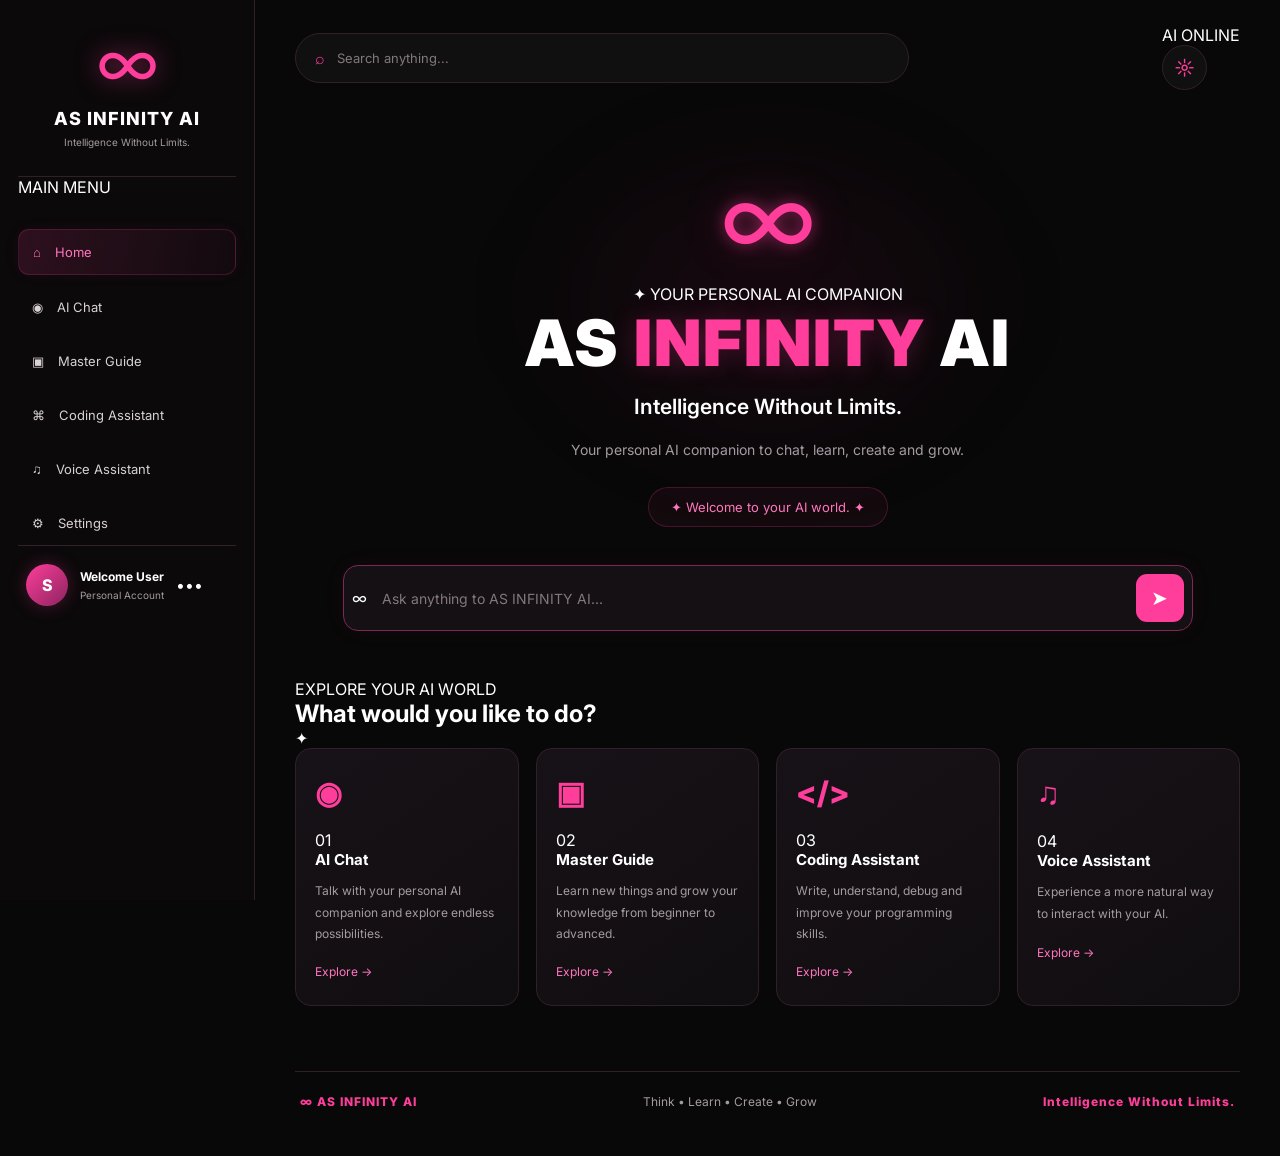
==== index.html @ 026d2a8f "Update index.html" ====
<!DOCTYPE html>
<html lang="en">
<head>
    <meta charset="UTF-8">
    <meta name="viewport" content="width=device-width, initial-scale=1.0">

    <title>AS INFINITY AI — Intelligence Without Limits</title>

    <meta name="theme-color" content="#080808">
    <meta name="description" content="Your personal AI companion to chat, learn, create and grow.">

    <link rel="stylesheet" href="style.css?v=4">
</head>

<body>

<!-- Background Effects -->
<div class="background-effects">
    <div class="pink-glow glow-one"></div>
    <div class="pink-glow glow-two"></div>
    <div class="pink-glow glow-three"></div>
    <div class="background-grid"></div>
</div>

<div class="app">

    <!-- Sidebar -->
    <aside class="sidebar">

        <div class="brand">
            <div class="logo">∞</div>
            <h2>AS INFINITY AI</h2>
            <p>Intelligence Without Limits.</p>
        </div>

        <div class="sidebar-label">MAIN MENU</div>

        <nav>
            <a class="active" href="#">
                <span class="nav-icon">⌂</span>
                <span>Home</span>
            </a>

            <a href="#">
                <span class="nav-icon">◉</span>
                <span>AI Chat</span>
            </a>

            <a href="#">
                <span class="nav-icon">▣</span>
                <span>Master Guide</span>
            </a>

            <a href="#">
                <span class="nav-icon">⌘</span>
                <span>Coding Assistant</span>
            </a>

            <a href="#">
                <span class="nav-icon">♫</span>
                <span>Voice Assistant</span>
            </a>

            <a href="#">
                <span class="nav-icon">⚙</span>
                <span>Settings</span>
            </a>
        </nav>

        <div class="sidebar-bottom">

            <div class="profile">
                <div class="avatar">S</div>

                <div class="profile-info">
                    <h4>Welcome User</h4>
                    <p>Personal Account</p>
                </div>

                <span class="profile-menu">•••</span>
            </div>

        </div>

    </aside>


    <!-- Main Content -->
    <main class="main">

        <!-- Topbar -->
        <header class="topbar">

            <div class="search">
                <span>⌕</span>
                <input
                    type="text"
                    placeholder="Search anything..."
                >
            </div>

            <div class="topbar-right">
                <div class="status-badge">
                    <span class="status-dot"></span>
                    AI ONLINE
                </div>

                <button class="theme-btn" aria-label="Toggle theme">
                    ☼
                </button>
            </div>

        </header>


        <!-- Hero Section -->
        <section class="hero">

            <div class="hero-glow"></div>

            <div class="hero-logo">
                <span>∞</span>
            </div>

            <div class="hero-tag">
                ✦ YOUR PERSONAL AI COMPANION
            </div>

            <h1>
                AS <span>INFINITY</span> AI
            </h1>

            <h3>
                Intelligence Without Limits.
            </h3>

            <p>
                Your personal AI companion to chat, learn,
                create and grow.
            </p>

            <div class="welcome">
                <span class="welcome-sparkle">✦</span>
                Welcome to your AI world.
                <span class="welcome-sparkle">✦</span>
            </div>

        </section>


        <!-- AI Input -->
        <section class="chat-box">

            <div class="chat-input-icon">∞</div>

            <input
                type="text"
                placeholder="Ask anything to AS INFINITY AI..."
                autocomplete="off"
            >

            <button type="button" aria-label="Send message">
                ➤
            </button>

        </section>


        <!-- Feature Heading -->
        <div class="section-heading">
            <div>
                <span class="section-subtitle">EXPLORE YOUR AI WORLD</span>
                <h2>What would you like to do?</h2>
            </div>

            <span class="section-decoration">✦</span>
        </div>


        <!-- Features -->
        <section class="features">

            <div class="feature-card">
                <div class="icon">◉</div>

                <div class="feature-number">01</div>

                <h3>AI Chat</h3>

                <p>
                    Talk with your personal AI companion
                    and explore endless possibilities.
                </p>

                <span>Explore →</span>
            </div>


            <div class="feature-card">
                <div class="icon">▣</div>

                <div class="feature-number">02</div>

                <h3>Master Guide</h3>

                <p>
                    Learn new things and grow your knowledge
                    from beginner to advanced.
                </p>

                <span>Explore →</span>
            </div>


            <div class="feature-card">
                <div class="icon">&lt;/&gt;</div>

                <div class="feature-number">03</div>

                <h3>Coding Assistant</h3>

                <p>
                    Write, understand, debug and improve
                    your programming skills.
                </p>

                <span>Explore →</span>
            </div>


            <div class="feature-card">
                <div class="icon">♫</div>

                <div class="feature-number">04</div>

                <h3>Voice Assistant</h3>

                <p>
                    Experience a more natural way
                    to interact with your AI.
                </p>

                <span>Explore →</span>
            </div>

        </section>


        <!-- Footer -->
        <footer>
            <span>∞ AS INFINITY AI</span>
            <p>Think • Learn • Create • Grow</p>
            <span class="footer-tagline">
                Intelligence Without Limits.
            </span>
        </footer>

    </main>

</div>

<script src="script.js"></script>

</body>
    </html>
---- style.css ----
@import url('https://fonts.googleapis.com/css2?family=Inter:wght@400;500;600;700;800;900&display=swap');

:root {
    --bg: #080808;
    --panel: #100d0f;
    --card: #141014;
    --pink: #ff3d9a;
    --pink-light: #ff75bd;
    --text: #ffffff;
    --muted: #a49ba1;
    --border: #30202a;
}

* {
    margin: 0;
    padding: 0;
    box-sizing: border-box;
}

html {
    scroll-behavior: smooth;
}

body {
    width: 100%;
    min-height: 100vh;
    overflow-x: hidden;
    background: var(--bg);
    color: var(--text);
    font-family: 'Inter', sans-serif;
}

button,
input {
    font: inherit;
}

button {
    cursor: pointer;
}

/* APP LAYOUT */

.app {
    display: flex;
    min-height: 100vh;
    width: 100%;
}

/* SIDEBAR */

.sidebar {
    width: 255px;
    min-height: 100vh;
    flex-shrink: 0;
    position: sticky;
    top: 0;
    height: 100vh;
    padding: 28px 18px;
    display: flex;
    flex-direction: column;
    background: #0b090a;
    border-right: 1px solid var(--border);
    z-index: 100;
}

.brand {
    text-align: center;
    padding-bottom: 28px;
    border-bottom: 1px solid var(--border);
}

.logo {
    font-size: 68px;
    line-height: 1;
    color: var(--pink);
    text-shadow: 0 0 25px #ff3d9a80;
}

.brand h2 {
    font-size: 18px;
    font-weight: 800;
    letter-spacing: 1px;
    margin-top: 12px;
}

.brand p {
    color: var(--muted);
    font-size: 10px;
    margin-top: 7px;
}

nav {
    margin-top: 32px;
    display: flex;
    flex-direction: column;
    gap: 10px;
}

nav a {
    display: flex;
    align-items: center;
    gap: 14px;
    padding: 14px;
    border-radius: 11px;
    color: #d9d1d6;
    text-decoration: none;
    font-size: 13px;
    transition: .25s;
}

nav a:hover,
nav a.active {
    background: linear-gradient(
        100deg,
        #ff3d9a25,
        #ff3d9a08
    );
    color: var(--pink-light);
    border: 1px solid #ff3d9a30;
    box-shadow: 0 0 18px #ff3d9a0c;
}

.profile {
    margin-top: auto;
    padding: 18px 8px 5px;
    display: flex;
    align-items: center;
    gap: 12px;
    border-top: 1px solid var(--border);
}

.avatar {
    width: 42px;
    height: 42px;
    flex-shrink: 0;
    background: linear-gradient(135deg, #ff3d9a, #8b2460);
    border-radius: 50%;
    display: grid;
    place-items: center;
    font-weight: 800;
    box-shadow: 0 0 18px #ff3d9a40;
}

.profile h4 {
    font-size: 12px;
}

.profile p {
    font-size: 10px;
    color: var(--muted);
    margin-top: 5px;
}

/* MAIN */

.main {
    flex: 1;
    min-width: 0;
    padding: 25px 40px;
    position: relative;
    isolation: isolate;
}

.main::before {
    content: "";
    position: absolute;
    width: 550px;
    height: 400px;
    top: 100px;
    left: 50%;
    transform: translateX(-50%);
    background: radial-gradient(
        ellipse,
        #ff168b12 0%,
        transparent 70%
    );
    filter: blur(45px);
    pointer-events: none;
    z-index: -1;
}

/* TOPBAR */

.topbar {
    display: flex;
    align-items: center;
    justify-content: space-between;
    gap: 18px;
}

.search {
    display: flex;
    align-items: center;
    gap: 12px;
    width: 65%;
    max-width: 650px;
    padding: 14px 19px;
    background: #111010;
    border: 1px solid var(--border);
    border-radius: 30px;
    color: var(--pink);
    transition: .25s;
}

.search:focus-within {
    border-color: var(--pink);
    box-shadow: 0 0 15px #ff3d9a20;
}

.search input {
    width: 100%;
    background: transparent;
    border: none;
    outline: none;
    color: white;
    font-size: 13px;
}

.search input::placeholder,
.chat-box input::placeholder {
    color: #82777e;
}

.theme-btn {
    width: 45px;
    height: 45px;
    flex-shrink: 0;
    background: #111010;
    border: 1px solid var(--border);
    color: var(--pink);
    border-radius: 50%;
    font-size: 20px;
}

/* HERO */

.hero {
    position: relative;
    text-align: center;
    padding: 75px 10px 38px;
}

.hero-logo {
    font-size: 105px;
    line-height: 1;
    color: var(--pink);
    margin-bottom: 14px;
    text-shadow:
        0 0 15px #ff3d9a80,
        0 0 45px #ff3d9a40;
}

.hero h1 {
    font-size: clamp(38px, 5vw, 68px);
    font-weight: 900;
    letter-spacing: 2px;
}

.hero h1 span {
    color: var(--pink);
    text-shadow: 0 0 25px #ff3d9a40;
}

.hero h3 {
    font-size: 21px;
    font-weight: 600;
    margin-top: 13px;
}

.hero p {
    max-width: 520px;
    margin: 18px auto 0;
    color: var(--muted);
    font-size: 14px;
    line-height: 1.8;
}

.welcome {
    display: inline-block;
    margin-top: 25px;
    padding: 11px 22px;
    border: 1px solid #ff3d9a35;
    border-radius: 30px;
    color: var(--pink-light);
    background: #ff3d9a0c;
    font-size: 13px;
}

/* CHAT INPUT */

.chat-box {
    width: 100%;
    max-width: 850px;
    margin: 0 auto 48px;
    display: flex;
    align-items: center;
    padding: 8px;
    background: #141014;
    border: 1px solid #7d2855;
    border-radius: 15px;
    box-shadow: 0 0 25px #ff3d9a0c;
}

.chat-box:focus-within {
    border-color: var(--pink);
    box-shadow: 0 0 22px #ff3d9a20;
}

.chat-box input {
    flex: 1;
    min-width: 0;
    background: transparent;
    border: none;
    outline: none;
    color: white;
    padding: 15px;
    font-size: 14px;
}

.chat-box button {
    width: 48px;
    height: 48px;
    flex-shrink: 0;
    border: none;
    border-radius: 11px;
    background: var(--pink);
    color: white;
    font-size: 20px;
    transition: .2s;
}

.chat-box button:hover {
    box-shadow: 0 0 20px #ff3d9a80;
    transform: translateY(-2px);
}

/* FEATURES */

.features {
    width: 100%;
    display: grid;
    grid-template-columns: repeat(4, minmax(0, 1fr));
    gap: 17px;
}

.feature-card {
    min-width: 0;
    position: relative;
    overflow: hidden;
    background: linear-gradient(145deg, #171217, #100d10);
    border: 1px solid var(--border);
    border-radius: 16px;
    padding: 25px 19px;
    transition: .25s;
}

.feature-card::before {
    content: "";
    position: absolute;
    top: 0;
    left: 0;
    width: 100%;
    height: 2px;
    background: linear-gradient(
        90deg,
        transparent,
        var(--pink),
        transparent
    );
    opacity: 0;
    transition: .25s;
}

.feature-card:hover {
    border-color: #ff3d9a90;
    transform: translateY(-5px);
    box-shadow: 0 12px 35px #ff3d9a12;
}

.feature-card:hover::before {
    opacity: 1;
}

.icon {
    font-size: 31px;
    color: var(--pink);
    margin-bottom: 19px;
    font-weight: 800;
}

.feature-card h3 {
    font-size: 15px;
    margin-bottom: 11px;
}

.feature-card p {
    font-size: 12px;
    color: var(--muted);
    line-height: 1.8;
    min-height: 45px;
}

.feature-card span {
    display: inline-block;
    color: var(--pink-light);
    font-size: 12px;
    margin-top: 19px;
}

/* FOOTER */

footer {
    margin-top: 65px;
    padding: 22px 5px;
    border-top: 1px solid var(--border);
    display: flex;
    justify-content: space-between;
    align-items: center;
    gap: 15px;
    color: var(--muted);
    font-size: 12px;
}

footer span {
    color: var(--pink);
    font-weight: 800;
    letter-spacing: 1px;
}

/* CHAT PAGE */

.ai-chat-page {
    width: 100%;
    max-width: 900px;
    min-height: 70vh;
    margin: 25px auto;
    display: flex;
    flex-direction: column;
}

.chat-heading {
    text-align: center;
    padding: 20px 10px;
}

.chat-heading h2 {
    color: var(--pink);
    font-size: 28px;
}

.chat-heading p {
    color: var(--muted);
    font-size: 13px;
    margin-top: 8px;
}

.chat-topbar {
    display: flex;
    justify-content: space-between;
    align-items: center;
    gap: 10px;
    flex-wrap: wrap;
    margin-bottom: 15px;
}

.back-home,
.new-chat-btn {
    background: #21101a;
    color: var(--pink-light);
    border: 1px solid #402033;
    padding: 11px 15px;
    border-radius: 9px;
}

.new-chat-btn {
    background: var(--pink);
    color: white;
    border-color: var(--pink);
}

.chat-history {
    display: flex;
    gap: 8px;
    overflow-x: auto;
    padding: 8px 2px 15px;
}

.history-item {
    flex-shrink: 0;
    max-width: 170px;
    overflow: hidden;
    text-overflow: ellipsis;
    white-space: nowrap;
    background: #171215;
    border: 1px solid var(--border);
    color: #ddd;
    padding: 9px 13px;
    border-radius: 9px;
    font-size: 12px;
}

.history-item.active {
    border-color: var(--pink);
    color: var(--pink-light);
}

.chat-messages {
    flex: 1;
    min-height: 300px;
    padding: 15px 5px;
    display: flex;
    flex-direction: column;
    gap: 18px;
}

.chat-message {
    max-width: 82%;
    padding: 14px 17px;
    border-radius: 15px;
    font-size: 14px;
    line-height: 1.7;
    overflow-wrap: anywhere;
    white-space: pre-wrap;
}

.user-message {
    align-self: flex-end;
    background: #38152a;
    border: 1px solid var(--pink);
}

.ai-message {
    align-self: flex-start;
    background: #171215;
    border: 1px solid #38232f;
}

.chat-label {
    display: block;
    font-size: 10px;
    color: var(--pink-light);
    margin-bottom: 6px;
}

.chat-composer {
    display: flex;
    gap: 8px;
    padding: 10px;
    background: #141112;
    border: 1px solid #7d2855;
    border-radius: 14px;
    position: sticky;
    bottom: 15px;
}

.chat-composer input {
    flex: 1;
    min-width: 0;
    background: transparent;
    border: none;
    outline: none;
    color: white;
    padding: 12px;
    font-size: 14px;
}

.chat-composer button {
    width: 45px;
    flex-shrink: 0;
    border: none;
    border-radius: 10px;
    background: var(--pink);
    color: white;
    font-size: 19px;
}

.chat-composer button:disabled {
    opacity: .5;
}

.typing {
    color: var(--pink-light);
    font-size: 12px;
    padding: 10px;
}

.empty-history {
    color: var(--muted);
    font-size: 12px;
    padding: 10px;
}

/* TOAST */

.toast {
    position: fixed;
    bottom: 85px;
    left: 50%;
    transform: translateX(-50%);
    background: #21101a;
    border: 1px solid var(--pink);
    color: white;
    padding: 14px 22px;
    border-radius: 10px;
    font-size: 13px;
    z-index: 99999;
    max-width: 90%;
    text-align: center;
}

/* TABLETS AND SMALL LAPTOPS */

@media (max-width: 1100px) {

    .sidebar {
        width: 220px;
        padding: 24px 13px;
    }

    .main {
        padding: 22px 25px;
    }

    .features {
        grid-template-columns: repeat(2, minmax(0, 1fr));
    }

}

/* MOBILE NAVIGATION */

@media (max-width: 760px) {

    .app {
        display: block;
        width: 100%;
    }

    .sidebar {
        position: fixed;
        bottom: 0;
        left: 0;
        width: 100%;
        height: 68px;
        min-height: 0;
        padding: 0 5px;
        background: #100b0e;
        border-right: none;
        border-top: 1px solid #402033;
        z-index: 9999;
        display: flex;
        justify-content: center;
    }

    .brand,
    .profile {
        display: none;
    }

    nav {
        width: 100%;
        height: 100%;
        margin: 0;
        display: flex;
        flex-direction: row;
        align-items: center;
        justify-content: space-around;
        gap: 2px;
    }

    nav a {
        flex: 1;
        justify-content: center;
        padding: 12px 2px;
        font-size: 19px;
        gap: 0;
    }

    nav a span {
        display: none;
    }

    .main {
        width: 100%;
        min-width: 0;
        padding: 17px 18px 100px;
    }

    .topbar {
        gap: 10px;
    }

    .search {
        width: 100%;
        max-width: none;
        padding: 12px 15px;
    }

    .theme-btn {
        flex-shrink: 0;
    }

    .hero {
        padding: 55px 5px 30px;
    }

    .hero-logo {
        font-size: 75px;
    }

    .hero h1 {
        font-size: clamp(30px, 7vw, 43px);
        letter-spacing: 0;
    }

    .hero h3 {
        font-size: 17px;
    }

    .hero p {
        font-size: 13px;
    }

    .chat-box {
        margin-bottom: 35px;
    }

    footer {
        margin-top: 40px;
    }

    .chat-composer {
        bottom: 80px;
    }

}

/* SMALL PHONES */

@media (max-width: 420px) {

    .main {
        padding-left: 12px;
        padding-right: 12px;
    }

    .features {
        grid-template-columns: repeat(2, minmax(0, 1fr));
        gap: 10px;
    }

    .feature-card {
        padding: 16px 12px;
    }

    .feature-card h3 {
        font-size: 12px;
    }

    .feature-card p {
        font-size: 11px;
    }

    .hero h1 {
        font-size: 29px;
    }

    .hero h3 {
        font-size: 15px;
    }

    .chat-message {
        max-width: 94%;
        font-size: 13px;
    }

}

/* VERY SMALL PHONES */

@media (max-width: 350px) {

    .features {
        grid-template-columns: 1fr;
    }

    nav a {
        font-size: 17px;
    }

}
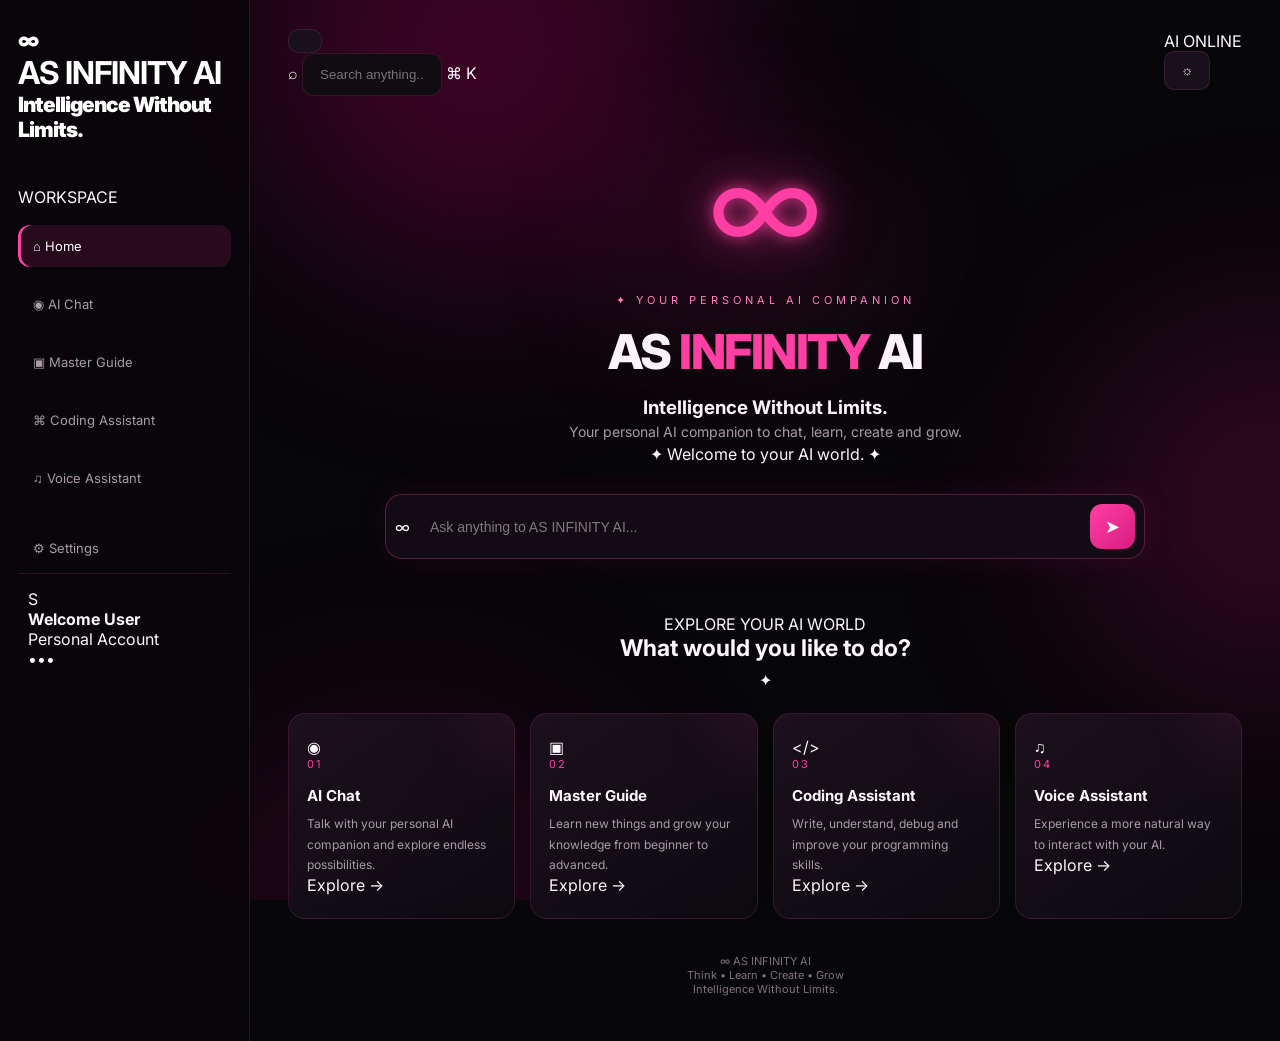
==== commit 71162e60: "Update index.html" ====
--- a/index.html
+++ b/index.html
@@ -1,265 +1,252 @@
-<!DOCTYPE html>
-<html lang="en">
+<!DOCTYPE html><html lang="en">
 <head>
     <meta charset="UTF-8">
-    <meta name="viewport" content="width=device-width, initial-scale=1.0">
-
-    <title>AS INFINITY AI — Intelligence Without Limits</title>
-
-    <meta name="theme-color" content="#080808">
-    <meta name="description" content="Your personal AI companion to chat, learn, create and grow.">
-
-    <link rel="stylesheet" href="style.css?v=4">
-</head>
-
-<body>
-
-<!-- Background Effects -->
-<div class="background-effects">
+    <meta name="viewport" content="width=device-width, initial-scale=1.0"><title>AS INFINITY AI — Intelligence Without Limits</title>
+<meta name="theme-color" content="#080808">
+<meta name="description" content="Your personal AI companion to chat, learn, create and grow.">
+
+<link rel="stylesheet" href="style.css?v=5">
+
+</head><body><div class="background-effects">
     <div class="pink-glow glow-one"></div>
     <div class="pink-glow glow-two"></div>
     <div class="pink-glow glow-three"></div>
     <div class="background-grid"></div>
-</div>
-
-<div class="app">
-
-    <!-- Sidebar -->
-    <aside class="sidebar">
-
-        <div class="brand">
-            <div class="logo">∞</div>
+</div><div class="app"><!-- SIDEBAR -->
+<aside class="sidebar" id="sidebar">
+
+    <div class="brand">
+        <div class="logo">∞</div>
+
+        <div class="brand-text">
             <h2>AS INFINITY AI</h2>
             <p>Intelligence Without Limits.</p>
         </div>
-
-        <div class="sidebar-label">MAIN MENU</div>
-
-        <nav>
-            <a class="active" href="#">
-                <span class="nav-icon">⌂</span>
-                <span>Home</span>
-            </a>
-
-            <a href="#">
-                <span class="nav-icon">◉</span>
-                <span>AI Chat</span>
-            </a>
-
-            <a href="#">
-                <span class="nav-icon">▣</span>
-                <span>Master Guide</span>
-            </a>
-
-            <a href="#">
-                <span class="nav-icon">⌘</span>
-                <span>Coding Assistant</span>
-            </a>
-
-            <a href="#">
-                <span class="nav-icon">♫</span>
-                <span>Voice Assistant</span>
-            </a>
-
-            <a href="#">
-                <span class="nav-icon">⚙</span>
-                <span>Settings</span>
-            </a>
-        </nav>
-
-        <div class="sidebar-bottom">
-
-            <div class="profile">
-                <div class="avatar">S</div>
-
-                <div class="profile-info">
-                    <h4>Welcome User</h4>
-                    <p>Personal Account</p>
-                </div>
-
-                <span class="profile-menu">•••</span>
+    </div>
+
+    <div class="sidebar-label">WORKSPACE</div>
+
+    <nav class="sidebar-nav">
+
+        <a class="active" href="#" title="Home">
+            <span class="nav-icon">⌂</span>
+            <span class="nav-text">Home</span>
+        </a>
+
+        <a href="#" title="AI Chat">
+            <span class="nav-icon">◉</span>
+            <span class="nav-text">AI Chat</span>
+        </a>
+
+        <a href="#" title="Master Guide">
+            <span class="nav-icon">▣</span>
+            <span class="nav-text">Master Guide</span>
+        </a>
+
+        <a href="#" title="Coding Assistant">
+            <span class="nav-icon">⌘</span>
+            <span class="nav-text">Coding Assistant</span>
+        </a>
+
+        <a href="#" title="Voice Assistant">
+            <span class="nav-icon">♫</span>
+            <span class="nav-text">Voice Assistant</span>
+        </a>
+
+        <div class="sidebar-divider"></div>
+
+        <a href="#" title="Settings">
+            <span class="nav-icon">⚙</span>
+            <span class="nav-text">Settings</span>
+        </a>
+
+    </nav>
+
+    <div class="sidebar-bottom">
+
+        <div class="profile">
+            <div class="avatar">S</div>
+
+            <div class="profile-info">
+                <h4>Welcome User</h4>
+                <p>Personal Account</p>
             </div>
 
-        </div>
-
-    </aside>
-
-
-    <!-- Main Content -->
-    <main class="main">
-
-        <!-- Topbar -->
-        <header class="topbar">
+            <span class="profile-menu">•••</span>
+        </div>
+
+    </div>
+
+</aside>
+
+<!-- MAIN CONTENT -->
+<main class="main">
+
+    <!-- HEADER -->
+    <header class="topbar">
+
+        <div class="header-left">
+
+            <button
+                class="sidebar-toggle"
+                id="sidebarToggle"
+                type="button"
+                aria-label="Toggle sidebar"
+                aria-expanded="true"
+                aria-controls="sidebar"
+            >
+                <span></span>
+                <span></span>
+                <span></span>
+            </button>
 
             <div class="search">
                 <span>⌕</span>
                 <input
                     type="text"
                     placeholder="Search anything..."
+                    aria-label="Search"
                 >
+                <span class="search-shortcut">⌘ K</span>
             </div>
 
-            <div class="topbar-right">
-                <div class="status-badge">
-                    <span class="status-dot"></span>
-                    AI ONLINE
-                </div>
-
-                <button class="theme-btn" aria-label="Toggle theme">
-                    ☼
-                </button>
+        </div>
+
+        <div class="topbar-right">
+
+            <div class="status-badge">
+                <span class="status-dot"></span>
+                AI ONLINE
             </div>
 
-        </header>
-
-
-        <!-- Hero Section -->
-        <section class="hero">
-
-            <div class="hero-glow"></div>
-
-            <div class="hero-logo">
-                <span>∞</span>
-            </div>
-
-            <div class="hero-tag">
-                ✦ YOUR PERSONAL AI COMPANION
-            </div>
-
-            <h1>
-                AS <span>INFINITY</span> AI
-            </h1>
-
-            <h3>
-                Intelligence Without Limits.
-            </h3>
-
-            <p>
-                Your personal AI companion to chat, learn,
-                create and grow.
-            </p>
-
-            <div class="welcome">
-                <span class="welcome-sparkle">✦</span>
-                Welcome to your AI world.
-                <span class="welcome-sparkle">✦</span>
-            </div>
-
-        </section>
-
-
-        <!-- AI Input -->
-        <section class="chat-box">
-
-            <div class="chat-input-icon">∞</div>
-
-            <input
-                type="text"
-                placeholder="Ask anything to AS INFINITY AI..."
-                autocomplete="off"
-            >
-
-            <button type="button" aria-label="Send message">
-                ➤
+            <button class="theme-btn" type="button" aria-label="Toggle theme">
+                ☼
             </button>
 
-        </section>
-
-
-        <!-- Feature Heading -->
-        <div class="section-heading">
-            <div>
-                <span class="section-subtitle">EXPLORE YOUR AI WORLD</span>
-                <h2>What would you like to do?</h2>
-            </div>
-
-            <span class="section-decoration">✦</span>
-        </div>
-
-
-        <!-- Features -->
-        <section class="features">
-
-            <div class="feature-card">
-                <div class="icon">◉</div>
-
-                <div class="feature-number">01</div>
-
-                <h3>AI Chat</h3>
-
-                <p>
-                    Talk with your personal AI companion
-                    and explore endless possibilities.
-                </p>
-
-                <span>Explore →</span>
-            </div>
-
-
-            <div class="feature-card">
-                <div class="icon">▣</div>
-
-                <div class="feature-number">02</div>
-
-                <h3>Master Guide</h3>
-
-                <p>
-                    Learn new things and grow your knowledge
-                    from beginner to advanced.
-                </p>
-
-                <span>Explore →</span>
-            </div>
-
-
-            <div class="feature-card">
-                <div class="icon">&lt;/&gt;</div>
-
-                <div class="feature-number">03</div>
-
-                <h3>Coding Assistant</h3>
-
-                <p>
-                    Write, understand, debug and improve
-                    your programming skills.
-                </p>
-
-                <span>Explore →</span>
-            </div>
-
-
-            <div class="feature-card">
-                <div class="icon">♫</div>
-
-                <div class="feature-number">04</div>
-
-                <h3>Voice Assistant</h3>
-
-                <p>
-                    Experience a more natural way
-                    to interact with your AI.
-                </p>
-
-                <span>Explore →</span>
-            </div>
-
-        </section>
-
-
-        <!-- Footer -->
-        <footer>
-            <span>∞ AS INFINITY AI</span>
-            <p>Think • Learn • Create • Grow</p>
-            <span class="footer-tagline">
-                Intelligence Without Limits.
-            </span>
-        </footer>
-
-    </main>
-
-</div>
-
-<script src="script.js"></script>
-
-</body>
-    </html>
+        </div>
+
+    </header>
+
+    <!-- ORIGINAL HERO SECTION -->
+    <section class="hero">
+
+        <div class="hero-glow"></div>
+
+        <div class="hero-logo">
+            <span>∞</span>
+        </div>
+
+        <div class="hero-tag">
+            ✦ YOUR PERSONAL AI COMPANION
+        </div>
+
+        <h1>
+            AS <span>INFINITY</span> AI
+        </h1>
+
+        <h3>
+            Intelligence Without Limits.
+        </h3>
+
+        <p>
+            Your personal AI companion to chat, learn,
+            create and grow.
+        </p>
+
+        <div class="welcome">
+            <span class="welcome-sparkle">✦</span>
+            Welcome to your AI world.
+            <span class="welcome-sparkle">✦</span>
+        </div>
+
+    </section>
+
+    <!-- ORIGINAL CHAT BOX -->
+    <section class="chat-box">
+
+        <div class="chat-input-icon">∞</div>
+
+        <input
+            type="text"
+            placeholder="Ask anything to AS INFINITY AI..."
+            autocomplete="off"
+        >
+
+        <button type="button" aria-label="Send message">
+            ➤
+        </button>
+
+    </section>
+
+    <!-- ORIGINAL FEATURE HEADING -->
+    <div class="section-heading">
+        <div>
+            <span class="section-subtitle">EXPLORE YOUR AI WORLD</span>
+            <h2>What would you like to do?</h2>
+        </div>
+
+        <span class="section-decoration">✦</span>
+    </div>
+
+    <!-- ORIGINAL FEATURE CARDS -->
+    <section class="features">
+
+        <div class="feature-card">
+            <div class="icon">◉</div>
+            <div class="feature-number">01</div>
+            <h3>AI Chat</h3>
+            <p>
+                Talk with your personal AI companion
+                and explore endless possibilities.
+            </p>
+            <span>Explore →</span>
+        </div>
+
+        <div class="feature-card">
+            <div class="icon">▣</div>
+            <div class="feature-number">02</div>
+            <h3>Master Guide</h3>
+            <p>
+                Learn new things and grow your knowledge
+                from beginner to advanced.
+            </p>
+            <span>Explore →</span>
+        </div>
+
+        <div class="feature-card">
+            <div class="icon">&lt;/&gt;</div>
+            <div class="feature-number">03</div>
+            <h3>Coding Assistant</h3>
+            <p>
+                Write, understand, debug and improve
+                your programming skills.
+            </p>
+            <span>Explore →</span>
+        </div>
+
+        <div class="feature-card">
+            <div class="icon">♫</div>
+            <div class="feature-number">04</div>
+            <h3>Voice Assistant</h3>
+            <p>
+                Experience a more natural way
+                to interact with your AI.
+            </p>
+            <span>Explore →</span>
+        </div>
+
+    </section>
+
+    <!-- ORIGINAL FOOTER -->
+    <footer>
+        <span>∞ AS INFINITY AI</span>
+        <p>Think • Learn • Create • Grow</p>
+        <span class="footer-tagline">
+            Intelligence Without Limits.
+        </span>
+    </footer>
+
+</main>
+
+</div><script src="script.js"></script></body>
+</html>
--- a/style.css
+++ b/style.css
@@ -1,14 +1,15 @@
 @import url('https://fonts.googleapis.com/css2?family=Inter:wght@400;500;600;700;800;900&display=swap');
 
 :root {
-    --bg: #080808;
-    --panel: #100d0f;
-    --card: #141014;
-    --pink: #ff3d9a;
-    --pink-light: #ff75bd;
-    --text: #ffffff;
-    --muted: #a49ba1;
-    --border: #30202a;
+    --bg: #070609;
+    --surface: #100c12;
+    --surface-light: #18111b;
+    --pink: #ff3fa4;
+    --pink-light: #ff80c5;
+    --text: #fff7fc;
+    --muted: #a99ba8;
+    --border: rgba(255, 80, 170, 0.16);
+    --glow: rgba(255, 45, 155, 0.22);
 }
 
 * {
@@ -22,727 +23,491 @@
 }
 
 body {
-    width: 100%;
     min-height: 100vh;
-    overflow-x: hidden;
     background: var(--bg);
     color: var(--text);
     font-family: 'Inter', sans-serif;
-}
-
-button,
-input {
-    font: inherit;
-}
-
-button {
-    cursor: pointer;
-}
-
-/* APP LAYOUT */
+    overflow-x: hidden;
+}
+
+/* BACKGROUND EFFECTS */
+
+.background-effects {
+    position: fixed;
+    inset: 0;
+    overflow: hidden;
+    pointer-events: none;
+    z-index: 0;
+}
+
+.pink-glow {
+    position: absolute;
+    border-radius: 50%;
+    filter: blur(110px);
+    opacity: 0.35;
+}
+
+.glow-one {
+    width: 450px;
+    height: 450px;
+    background: #a90062;
+    top: -180px;
+    left: 20%;
+}
+
+.glow-two {
+    width: 380px;
+    height: 380px;
+    background: #ff168f;
+    right: -180px;
+    top: 35%;
+    opacity: 0.18;
+}
+
+.glow-three {
+    width: 420px;
+    height: 420px;
+    background: #8e004e;
+    bottom: -250px;
+    left: 15%;
+    opacity: 0.25;
+}
+
+.background-grid {
+    position: absolute;
+    inset: 0;
+    opacity: 0.12;
+    background-image:
+        linear-gradient(rgba(255, 100, 180, 0.07) 1px, transparent 1px),
+        linear-gradient(90deg, rgba(255, 100, 180, 0.07) 1px, transparent 1px);
+    background-size: 55px 55px;
+    mask-image: linear-gradient(to bottom, black, transparent 90%);
+}
+
+/* MAIN APP */
 
 .app {
+    position: relative;
+    z-index: 1;
+    min-height: 100vh;
     display: flex;
+}
+
+/* SIDEBAR */
+
+.sidebar {
+    width: 250px;
     min-height: 100vh;
-    width: 100%;
-}
-
-/* SIDEBAR */
-
-.sidebar {
-    width: 255px;
-    min-height: 100vh;
-    flex-shrink: 0;
-    position: sticky;
-    top: 0;
-    height: 100vh;
     padding: 28px 18px;
+    background: rgba(10, 7, 12, 0.82);
+    border-right: 1px solid var(--border);
+    backdrop-filter: blur(20px);
     display: flex;
     flex-direction: column;
-    background: #0b090a;
-    border-right: 1px solid var(--border);
-    z-index: 100;
+    flex-shrink: 0;
 }
 
 .brand {
-    text-align: center;
-    padding-bottom: 28px;
-    border-bottom: 1px solid var(--border);
-}
-
-.logo {
-    font-size: 68px;
-    line-height: 1;
+    font-size: 21px;
+    font-weight: 900;
+    letter-spacing: -1px;
+    color: white;
+    margin-bottom: 45px;
+}
+
+.brand span {
     color: var(--pink);
-    text-shadow: 0 0 25px #ff3d9a80;
-}
-
-.brand h2 {
-    font-size: 18px;
-    font-weight: 800;
-    letter-spacing: 1px;
-    margin-top: 12px;
-}
-
-.brand p {
-    color: var(--muted);
-    font-size: 10px;
-    margin-top: 7px;
-}
-
-nav {
-    margin-top: 32px;
+}
+
+.sidebar nav {
     display: flex;
     flex-direction: column;
-    gap: 10px;
-}
-
-nav a {
-    display: flex;
-    align-items: center;
-    gap: 14px;
-    padding: 14px;
-    border-radius: 11px;
-    color: #d9d1d6;
+    gap: 9px;
+}
+
+.sidebar nav a {
+    color: var(--muted);
     text-decoration: none;
+    padding: 13px 15px;
+    border-radius: 12px;
     font-size: 13px;
-    transition: .25s;
-}
-
-nav a:hover,
-nav a.active {
-    background: linear-gradient(
-        100deg,
-        #ff3d9a25,
-        #ff3d9a08
-    );
-    color: var(--pink-light);
-    border: 1px solid #ff3d9a30;
-    box-shadow: 0 0 18px #ff3d9a0c;
+    transition: 0.25s;
+}
+
+.sidebar nav a:hover,
+.sidebar nav a.active {
+    color: white;
+    background: rgba(255, 63, 164, 0.12);
+    box-shadow: inset 3px 0 var(--pink);
 }
 
 .profile {
     margin-top: auto;
-    padding: 18px 8px 5px;
-    display: flex;
-    align-items: center;
-    gap: 12px;
+    padding: 15px 10px;
     border-top: 1px solid var(--border);
-}
-
-.avatar {
-    width: 42px;
-    height: 42px;
-    flex-shrink: 0;
-    background: linear-gradient(135deg, #ff3d9a, #8b2460);
-    border-radius: 50%;
-    display: grid;
-    place-items: center;
-    font-weight: 800;
-    box-shadow: 0 0 18px #ff3d9a40;
-}
-
-.profile h4 {
-    font-size: 12px;
-}
-
-.profile p {
-    font-size: 10px;
-    color: var(--muted);
-    margin-top: 5px;
-}
-
-/* MAIN */
+    color: var(--text);
+}
+
+/* MAIN CONTENT */
 
 .main {
     flex: 1;
     min-width: 0;
-    padding: 25px 40px;
-    position: relative;
-    isolation: isolate;
-}
-
-.main::before {
-    content: "";
-    position: absolute;
-    width: 550px;
-    height: 400px;
-    top: 100px;
-    left: 50%;
-    transform: translateX(-50%);
-    background: radial-gradient(
-        ellipse,
-        #ff168b12 0%,
-        transparent 70%
-    );
-    filter: blur(45px);
-    pointer-events: none;
-    z-index: -1;
+    padding: 25px 38px 30px;
 }
 
 /* TOPBAR */
 
 .topbar {
-    display: flex;
-    align-items: center;
-    justify-content: space-between;
-    gap: 18px;
-}
-
-.search {
-    display: flex;
-    align-items: center;
-    gap: 12px;
-    width: 65%;
-    max-width: 650px;
-    padding: 14px 19px;
-    background: #111010;
-    border: 1px solid var(--border);
-    border-radius: 30px;
-    color: var(--pink);
-    transition: .25s;
-}
-
-.search:focus-within {
-    border-color: var(--pink);
-    box-shadow: 0 0 15px #ff3d9a20;
-}
-
-.search input {
-    width: 100%;
-    background: transparent;
-    border: none;
-    outline: none;
-    color: white;
-    font-size: 13px;
-}
-
-.search input::placeholder,
-.chat-box input::placeholder {
-    color: #82777e;
-}
-
-.theme-btn {
-    width: 45px;
-    height: 45px;
-    flex-shrink: 0;
-    background: #111010;
-    border: 1px solid var(--border);
-    color: var(--pink);
-    border-radius: 50%;
-    font-size: 20px;
-}
-
-/* HERO */
-
-.hero {
-    position: relative;
-    text-align: center;
-    padding: 75px 10px 38px;
-}
-
-.hero-logo {
-    font-size: 105px;
-    line-height: 1;
-    color: var(--pink);
-    margin-bottom: 14px;
-    text-shadow:
-        0 0 15px #ff3d9a80,
-        0 0 45px #ff3d9a40;
-}
-
-.hero h1 {
-    font-size: clamp(38px, 5vw, 68px);
-    font-weight: 900;
-    letter-spacing: 2px;
-}
-
-.hero h1 span {
-    color: var(--pink);
-    text-shadow: 0 0 25px #ff3d9a40;
-}
-
-.hero h3 {
-    font-size: 21px;
-    font-weight: 600;
-    margin-top: 13px;
-}
-
-.hero p {
-    max-width: 520px;
-    margin: 18px auto 0;
-    color: var(--muted);
-    font-size: 14px;
-    line-height: 1.8;
-}
-
-.welcome {
-    display: inline-block;
-    margin-top: 25px;
-    padding: 11px 22px;
-    border: 1px solid #ff3d9a35;
-    border-radius: 30px;
-    color: var(--pink-light);
-    background: #ff3d9a0c;
-    font-size: 13px;
-}
-
-/* CHAT INPUT */
-
-.chat-box {
-    width: 100%;
-    max-width: 850px;
-    margin: 0 auto 48px;
-    display: flex;
-    align-items: center;
-    padding: 8px;
-    background: #141014;
-    border: 1px solid #7d2855;
-    border-radius: 15px;
-    box-shadow: 0 0 25px #ff3d9a0c;
-}
-
-.chat-box:focus-within {
-    border-color: var(--pink);
-    box-shadow: 0 0 22px #ff3d9a20;
-}
-
-.chat-box input {
-    flex: 1;
-    min-width: 0;
-    background: transparent;
-    border: none;
-    outline: none;
-    color: white;
-    padding: 15px;
-    font-size: 14px;
-}
-
-.chat-box button {
-    width: 48px;
-    height: 48px;
-    flex-shrink: 0;
-    border: none;
-    border-radius: 11px;
-    background: var(--pink);
-    color: white;
-    font-size: 20px;
-    transition: .2s;
-}
-
-.chat-box button:hover {
-    box-shadow: 0 0 20px #ff3d9a80;
-    transform: translateY(-2px);
-}
-
-/* FEATURES */
-
-.features {
-    width: 100%;
-    display: grid;
-    grid-template-columns: repeat(4, minmax(0, 1fr));
-    gap: 17px;
-}
-
-.feature-card {
-    min-width: 0;
-    position: relative;
-    overflow: hidden;
-    background: linear-gradient(145deg, #171217, #100d10);
-    border: 1px solid var(--border);
-    border-radius: 16px;
-    padding: 25px 19px;
-    transition: .25s;
-}
-
-.feature-card::before {
-    content: "";
-    position: absolute;
-    top: 0;
-    left: 0;
-    width: 100%;
-    height: 2px;
-    background: linear-gradient(
-        90deg,
-        transparent,
-        var(--pink),
-        transparent
-    );
-    opacity: 0;
-    transition: .25s;
-}
-
-.feature-card:hover {
-    border-color: #ff3d9a90;
-    transform: translateY(-5px);
-    box-shadow: 0 12px 35px #ff3d9a12;
-}
-
-.feature-card:hover::before {
-    opacity: 1;
-}
-
-.icon {
-    font-size: 31px;
-    color: var(--pink);
-    margin-bottom: 19px;
-    font-weight: 800;
-}
-
-.feature-card h3 {
-    font-size: 15px;
-    margin-bottom: 11px;
-}
-
-.feature-card p {
-    font-size: 12px;
-    color: var(--muted);
-    line-height: 1.8;
-    min-height: 45px;
-}
-
-.feature-card span {
-    display: inline-block;
-    color: var(--pink-light);
-    font-size: 12px;
-    margin-top: 19px;
-}
-
-/* FOOTER */
-
-footer {
-    margin-top: 65px;
-    padding: 22px 5px;
-    border-top: 1px solid var(--border);
     display: flex;
     justify-content: space-between;
     align-items: center;
     gap: 15px;
+    margin-bottom: 35px;
+}
+
+.topbar input {
+    width: min(350px, 55%);
+    padding: 13px 17px;
+    border-radius: 12px;
+    background: var(--surface);
+    border: 1px solid var(--border);
+    color: white;
+    outline: none;
+}
+
+.topbar input:focus {
+    border-color: var(--pink);
+}
+
+.topbar button {
+    padding: 11px 16px;
+    border-radius: 10px;
+    background: var(--surface-light);
+    border: 1px solid var(--border);
+    color: white;
+    cursor: pointer;
+}
+
+.topbar button:hover {
+    border-color: var(--pink);
+}
+
+.topbar .online,
+.online {
+    color: #ff83c5;
+    font-size: 11px;
+    letter-spacing: 1px;
+}
+
+/* HERO */
+
+.hero {
+    text-align: center;
+    max-width: 850px;
+    margin: 35px auto 30px;
+    position: relative;
+}
+
+.hero-glow {
+    position: absolute;
+    width: 280px;
+    height: 180px;
+    background: var(--pink);
+    opacity: 0.13;
+    filter: blur(85px);
+    border-radius: 50%;
+    left: 50%;
+    top: 30px;
+    transform: translateX(-50%);
+    pointer-events: none;
+}
+
+.hero-logo {
+    position: relative;
+    font-size: clamp(75px, 12vw, 125px);
+    line-height: 1.2;
+    color: var(--pink);
+    text-shadow:
+        0 0 15px rgba(255, 63, 164, 0.8),
+        0 0 45px rgba(255, 63, 164, 0.5),
+        0 0 90px rgba(255, 63, 164, 0.25);
+}
+
+.hero-tag {
+    color: var(--pink-light);
+    font-size: 11px;
+    letter-spacing: 4px;
+    margin: 12px 0;
+    text-transform: uppercase;
+}
+
+.hero h1 {
+    font-size: clamp(28px, 5vw, 48px);
+    font-weight: 800;
+    letter-spacing: -1.5px;
+    margin: 15px 0;
+}
+
+.hero h1 span {
+    color: var(--pink);
+}
+
+.hero p {
     color: var(--muted);
-    font-size: 12px;
-}
-
-footer span {
-    color: var(--pink);
-    font-weight: 800;
-    letter-spacing: 1px;
-}
-
-/* CHAT PAGE */
-
-.ai-chat-page {
-    width: 100%;
-    max-width: 900px;
-    min-height: 70vh;
-    margin: 25px auto;
+    font-size: 14px;
+    line-height: 1.8;
+}
+
+/* CHAT BOX */
+
+.chat-box {
+    max-width: 760px;
+    margin: 30px auto 55px;
+    padding: 9px;
     display: flex;
-    flex-direction: column;
-}
-
-.chat-heading {
+    align-items: center;
+    gap: 10px;
+    background: rgba(20, 13, 22, 0.92);
+    border: 1px solid rgba(255, 63, 164, 0.3);
+    border-radius: 17px;
+    box-shadow: 0 0 35px rgba(255, 45, 155, 0.09);
+    transition: 0.25s;
+}
+
+.chat-box:focus-within {
+    border-color: var(--pink);
+    box-shadow: 0 0 35px rgba(255, 45, 155, 0.2);
+}
+
+.chat-box input {
+    flex: 1;
+    min-width: 0;
+    padding: 14px 10px;
+    border: none;
+    outline: none;
+    background: transparent;
+    color: white;
+    font-size: 14px;
+}
+
+.chat-box input::placeholder {
+    color: #857582;
+}
+
+.chat-box button {
+    width: 45px;
+    height: 45px;
+    border: none;
+    border-radius: 12px;
+    background: linear-gradient(135deg, #ff3fa4, #d91b80);
+    color: white;
+    font-size: 18px;
+    cursor: pointer;
+    transition: 0.25s;
+}
+
+.chat-box button:hover {
+    transform: scale(1.06);
+    box-shadow: 0 0 20px var(--glow);
+}
+
+/* FEATURES */
+
+.section-heading {
     text-align: center;
-    padding: 20px 10px;
-}
-
-.chat-heading h2 {
-    color: var(--pink);
-    font-size: 28px;
-}
-
-.chat-heading p {
+    margin-bottom: 23px;
+}
+
+.section-heading h2 {
+    font-size: 23px;
+    margin-bottom: 8px;
+}
+
+.section-heading p {
     color: var(--muted);
     font-size: 13px;
-    margin-top: 8px;
-}
-
-.chat-topbar {
-    display: flex;
-    justify-content: space-between;
-    align-items: center;
-    gap: 10px;
-    flex-wrap: wrap;
-    margin-bottom: 15px;
-}
-
-.back-home,
-.new-chat-btn {
-    background: #21101a;
-    color: var(--pink-light);
-    border: 1px solid #402033;
-    padding: 11px 15px;
-    border-radius: 9px;
-}
-
-.new-chat-btn {
+}
+
+.features {
+    max-width: 1050px;
+    margin: 0 auto;
+    display: grid;
+    grid-template-columns: repeat(4, minmax(0, 1fr));
+    gap: 15px;
+}
+
+.feature-card {
+    position: relative;
+    padding: 23px 18px;
+    min-height: 155px;
+    border-radius: 17px;
+    background: linear-gradient(
+        145deg,
+        rgba(29, 17, 30, 0.95),
+        rgba(13, 10, 16, 0.95)
+    );
+    border: 1px solid var(--border);
+    transition: 0.3s ease;
+    overflow: hidden;
+}
+
+.feature-card::before {
+    content: "";
+    position: absolute;
+    width: 100px;
+    height: 100px;
+    right: -50px;
+    top: -50px;
+    border-radius: 50%;
     background: var(--pink);
-    color: white;
-    border-color: var(--pink);
-}
-
-.chat-history {
-    display: flex;
-    gap: 8px;
-    overflow-x: auto;
-    padding: 8px 2px 15px;
-}
-
-.history-item {
-    flex-shrink: 0;
-    max-width: 170px;
-    overflow: hidden;
-    text-overflow: ellipsis;
-    white-space: nowrap;
-    background: #171215;
+    opacity: 0.08;
+    filter: blur(30px);
+}
+
+.feature-card:hover {
+    transform: translateY(-5px);
+    border-color: rgba(255, 63, 164, 0.55);
+    box-shadow: 0 10px 35px rgba(255, 45, 155, 0.1);
+}
+
+.feature-card h3 {
+    font-size: 15px;
+    margin: 15px 0 9px;
+}
+
+.feature-card p {
+    font-size: 12px;
+    line-height: 1.7;
+    color: var(--muted);
+}
+
+.feature-card .feature-number {
+    color: var(--pink);
+    font-size: 11px;
+    letter-spacing: 2px;
+}
+
+/* FOOTER */
+
+footer {
+    text-align: center;
+    color: #80717e;
+    font-size: 11px;
+    padding: 35px 10px 15px;
+}
+
+/* CHAT MESSAGES */
+
+.chat-message {
+    max-width: 850px;
+    margin: 15px auto;
+    padding: 16px 19px;
+    border-radius: 14px;
+    line-height: 1.7;
+    font-size: 14px;
+    overflow-wrap: anywhere;
+}
+
+.user-message {
+    background: rgba(255, 63, 164, 0.12);
     border: 1px solid var(--border);
-    color: #ddd;
-    padding: 9px 13px;
-    border-radius: 9px;
-    font-size: 12px;
-}
-
-.history-item.active {
-    border-color: var(--pink);
-    color: var(--pink-light);
-}
-
-.chat-messages {
-    flex: 1;
-    min-height: 300px;
-    padding: 15px 5px;
-    display: flex;
-    flex-direction: column;
-    gap: 18px;
-}
-
-.chat-message {
-    max-width: 82%;
-    padding: 14px 17px;
-    border-radius: 15px;
-    font-size: 14px;
-    line-height: 1.7;
-    overflow-wrap: anywhere;
-    white-space: pre-wrap;
-}
-
-.user-message {
-    align-self: flex-end;
-    background: #38152a;
-    border: 1px solid var(--pink);
+    margin-left: auto;
 }
 
 .ai-message {
-    align-self: flex-start;
-    background: #171215;
-    border: 1px solid #38232f;
-}
-
-.chat-label {
-    display: block;
-    font-size: 10px;
-    color: var(--pink-light);
-    margin-bottom: 6px;
-}
-
-.chat-composer {
-    display: flex;
-    gap: 8px;
-    padding: 10px;
-    background: #141112;
-    border: 1px solid #7d2855;
-    border-radius: 14px;
-    position: sticky;
-    bottom: 15px;
-}
-
-.chat-composer input {
-    flex: 1;
-    min-width: 0;
-    background: transparent;
-    border: none;
-    outline: none;
-    color: white;
-    padding: 12px;
-    font-size: 14px;
-}
-
-.chat-composer button {
-    width: 45px;
-    flex-shrink: 0;
-    border: none;
-    border-radius: 10px;
-    background: var(--pink);
-    color: white;
-    font-size: 19px;
-}
-
-.chat-composer button:disabled {
-    opacity: .5;
-}
-
-.typing {
-    color: var(--pink-light);
-    font-size: 12px;
-    padding: 10px;
-}
-
-.empty-history {
-    color: var(--muted);
-    font-size: 12px;
-    padding: 10px;
-}
-
-/* TOAST */
-
-.toast {
-    position: fixed;
-    bottom: 85px;
-    left: 50%;
-    transform: translateX(-50%);
-    background: #21101a;
-    border: 1px solid var(--pink);
-    color: white;
-    padding: 14px 22px;
-    border-radius: 10px;
-    font-size: 13px;
-    z-index: 99999;
-    max-width: 90%;
-    text-align: center;
-}
-
-/* TABLETS AND SMALL LAPTOPS */
-
-@media (max-width: 1100px) {
-
+    background: rgba(25, 17, 28, 0.95);
+    border: 1px solid var(--border);
+    margin-right: auto;
+}
+
+/* RESPONSIVE TABLET */
+
+@media (max-width: 1000px) {
     .sidebar {
-        width: 220px;
-        padding: 24px 13px;
+        width: 210px;
     }
 
     .main {
-        padding: 22px 25px;
+        padding: 23px;
     }
 
     .features {
         grid-template-columns: repeat(2, minmax(0, 1fr));
     }
-
-}
-
-/* MOBILE NAVIGATION */
-
-@media (max-width: 760px) {
-
+}
+
+/* RESPONSIVE MOBILE */
+
+@media (max-width: 650px) {
     .app {
         display: block;
+    }
+
+    .sidebar {
         width: 100%;
-    }
-
-    .sidebar {
-        position: fixed;
-        bottom: 0;
-        left: 0;
-        width: 100%;
-        height: 68px;
-        min-height: 0;
-        padding: 0 5px;
-        background: #100b0e;
+        min-height: auto;
+        padding: 16px;
         border-right: none;
-        border-top: 1px solid #402033;
-        z-index: 9999;
-        display: flex;
-        justify-content: center;
-    }
-
-    .brand,
+        border-bottom: 1px solid var(--border);
+    }
+
+    .brand {
+        margin-bottom: 14px;
+        font-size: 19px;
+    }
+
+    .sidebar nav {
+        flex-direction: row;
+        overflow-x: auto;
+        gap: 7px;
+        padding-bottom: 3px;
+    }
+
+    .sidebar nav a {
+        white-space: nowrap;
+        padding: 10px 12px;
+        font-size: 11px;
+    }
+
     .profile {
         display: none;
     }
 
-    nav {
+    .main {
+        padding: 17px 15px 25px;
+    }
+
+    .topbar {
+        margin-bottom: 28px;
+        flex-wrap: wrap;
+    }
+
+    .topbar input {
         width: 100%;
-        height: 100%;
-        margin: 0;
-        display: flex;
-        flex-direction: row;
-        align-items: center;
-        justify-content: space-around;
-        gap: 2px;
-    }
-
-    nav a {
-        flex: 1;
-        justify-content: center;
-        padding: 12px 2px;
-        font-size: 19px;
-        gap: 0;
-    }
-
-    nav a span {
-        display: none;
-    }
-
-    .main {
-        width: 100%;
-        min-width: 0;
-        padding: 17px 18px 100px;
-    }
-
-    .topbar {
-        gap: 10px;
-    }
-
-    .search {
-        width: 100%;
-        max-width: none;
-        padding: 12px 15px;
-    }
-
-    .theme-btn {
-        flex-shrink: 0;
+        order: 3;
     }
 
     .hero {
-        padding: 55px 5px 30px;
+        margin: 30px auto 20px;
     }
 
     .hero-logo {
-        font-size: 75px;
-    }
-
-    .hero h1 {
-        font-size: clamp(30px, 7vw, 43px);
-        letter-spacing: 0;
-    }
-
-    .hero h3 {
-        font-size: 17px;
+        font-size: 85px;
+    }
+
+    .hero-tag {
+        font-size: 9px;
+        letter-spacing: 3px;
     }
 
     .hero p {
-        font-size: 13px;
+        font-size: 12px;
+        padding: 0 8px;
     }
 
     .chat-box {
-        margin-bottom: 35px;
-    }
-
-    footer {
-        margin-top: 40px;
-    }
-
-    .chat-composer {
-        bottom: 80px;
-    }
-
-}
-
-/* SMALL PHONES */
-
-@media (max-width: 420px) {
-
-    .main {
-        padding-left: 12px;
-        padding-right: 12px;
+        margin: 25px auto 40px;
     }
 
     .features {
@@ -751,42 +516,46 @@
     }
 
     .feature-card {
-        padding: 16px 12px;
+        padding: 17px 13px;
+        min-height: 145px;
     }
 
     .feature-card h3 {
-        font-size: 12px;
+        font-size: 13px;
     }
 
     .feature-card p {
         font-size: 11px;
     }
 
-    .hero h1 {
-        font-size: 29px;
-    }
-
-    .hero h3 {
-        font-size: 15px;
-    }
-
-    .chat-message {
-        max-width: 94%;
-        font-size: 13px;
-    }
-
-}
-
-/* VERY SMALL PHONES */
-
-@media (max-width: 350px) {
-
+    .section-heading h2 {
+        font-size: 20px;
+    }
+}
+
+/* SMALL PHONES */
+
+@media (max-width: 360px) {
     .features {
         grid-template-columns: 1fr;
     }
 
-    nav a {
-        font-size: 17px;
-    }
-
-}
+    .hero-logo {
+        font-size: 72px;
+    }
+
+    .main {
+        padding: 14px 11px;
+    }
+}
+/* SIDEBAR MENU SPACING FIX */
+
+.sidebar nav {
+    margin-top: 18px;
+    gap: 12px;
+}
+
+.sidebar nav a {
+    display: block;
+    margin-bottom: 4px;
+}
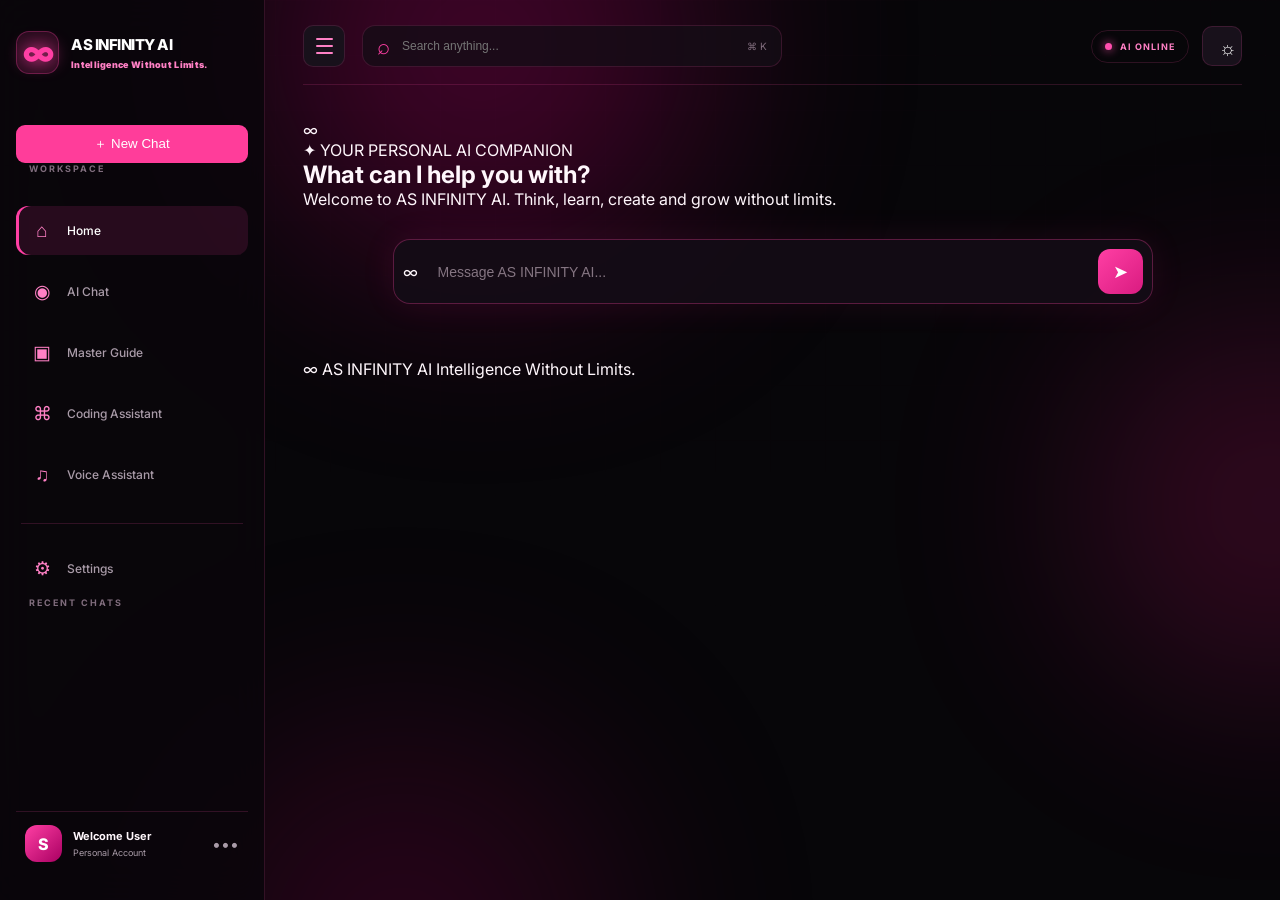
==== commit 5d010143: "Update index.html" ====
--- a/index.html
+++ b/index.html
@@ -1,252 +1,205 @@
-<!DOCTYPE html><html lang="en">
+<!DOCTYPE html>
+<html lang="en">
 <head>
     <meta charset="UTF-8">
-    <meta name="viewport" content="width=device-width, initial-scale=1.0"><title>AS INFINITY AI — Intelligence Without Limits</title>
-<meta name="theme-color" content="#080808">
-<meta name="description" content="Your personal AI companion to chat, learn, create and grow.">
-
-<link rel="stylesheet" href="style.css?v=5">
-
-</head><body><div class="background-effects">
+    <meta name="viewport" content="width=device-width, initial-scale=1.0">
+
+    <title>AS INFINITY AI — Intelligence Without Limits</title>
+
+    <meta name="theme-color" content="#080808">
+    <meta name="description" content="Your personal AI companion to chat, learn, create and grow.">
+
+    <link rel="stylesheet" href="style.css?v=6">
+</head>
+
+<body>
+
+<div class="background-effects">
     <div class="pink-glow glow-one"></div>
     <div class="pink-glow glow-two"></div>
     <div class="pink-glow glow-three"></div>
     <div class="background-grid"></div>
-</div><div class="app"><!-- SIDEBAR -->
-<aside class="sidebar" id="sidebar">
-
-    <div class="brand">
-        <div class="logo">∞</div>
-
-        <div class="brand-text">
-            <h2>AS INFINITY AI</h2>
-            <p>Intelligence Without Limits.</p>
+</div>
+
+<div class="app">
+
+    <!-- SIDEBAR -->
+    <aside class="sidebar" id="sidebar">
+
+        <div class="brand">
+            <div class="logo">∞</div>
+
+            <div class="brand-text">
+                <h2>AS INFINITY AI</h2>
+                <p>Intelligence Without Limits.</p>
+            </div>
         </div>
-    </div>
-
-    <div class="sidebar-label">WORKSPACE</div>
-
-    <nav class="sidebar-nav">
-
-        <a class="active" href="#" title="Home">
-            <span class="nav-icon">⌂</span>
-            <span class="nav-text">Home</span>
-        </a>
-
-        <a href="#" title="AI Chat">
-            <span class="nav-icon">◉</span>
-            <span class="nav-text">AI Chat</span>
-        </a>
-
-        <a href="#" title="Master Guide">
-            <span class="nav-icon">▣</span>
-            <span class="nav-text">Master Guide</span>
-        </a>
-
-        <a href="#" title="Coding Assistant">
-            <span class="nav-icon">⌘</span>
-            <span class="nav-text">Coding Assistant</span>
-        </a>
-
-        <a href="#" title="Voice Assistant">
-            <span class="nav-icon">♫</span>
-            <span class="nav-text">Voice Assistant</span>
-        </a>
-
-        <div class="sidebar-divider"></div>
-
-        <a href="#" title="Settings">
-            <span class="nav-icon">⚙</span>
-            <span class="nav-text">Settings</span>
-        </a>
-
-    </nav>
-
-    <div class="sidebar-bottom">
-
-        <div class="profile">
-            <div class="avatar">S</div>
-
-            <div class="profile-info">
-                <h4>Welcome User</h4>
-                <p>Personal Account</p>
-            </div>
-
-            <span class="profile-menu">•••</span>
+
+        <button class="new-chat-btn" type="button" onclick="document.querySelector('.chat-box button')?.click()">
+            <span>＋</span>
+            <span>New Chat</span>
+        </button>
+
+        <div class="sidebar-label">WORKSPACE</div>
+
+        <nav class="sidebar-nav">
+
+            <a href="#" class="active" title="Home">
+                <span class="nav-icon">⌂</span>
+                <span class="nav-text">Home</span>
+            </a>
+
+            <a href="#" title="AI Chat">
+                <span class="nav-icon">◉</span>
+                <span class="nav-text">AI Chat</span>
+            </a>
+
+            <a href="#" title="Master Guide">
+                <span class="nav-icon">▣</span>
+                <span class="nav-text">Master Guide</span>
+            </a>
+
+            <a href="#" title="Coding Assistant">
+                <span class="nav-icon">⌘</span>
+                <span class="nav-text">Coding Assistant</span>
+            </a>
+
+            <a href="#" title="Voice Assistant">
+                <span class="nav-icon">♫</span>
+                <span class="nav-text">Voice Assistant</span>
+            </a>
+
+            <div class="sidebar-divider"></div>
+
+            <a href="#" title="Settings">
+                <span class="nav-icon">⚙</span>
+                <span class="nav-text">Settings</span>
+            </a>
+
+        </nav>
+
+        <div class="chat-history-sidebar">
+            <div class="sidebar-label">RECENT CHATS</div>
+            <div id="sidebarChatHistory"></div>
         </div>
 
-    </div>
-
-</aside>
-
-<!-- MAIN CONTENT -->
-<main class="main">
-
-    <!-- HEADER -->
-    <header class="topbar">
-
-        <div class="header-left">
-
-            <button
-                class="sidebar-toggle"
-                id="sidebarToggle"
-                type="button"
-                aria-label="Toggle sidebar"
-                aria-expanded="true"
-                aria-controls="sidebar"
-            >
-                <span></span>
-                <span></span>
-                <span></span>
-            </button>
-
-            <div class="search">
-                <span>⌕</span>
+        <div class="sidebar-bottom">
+            <div class="profile">
+                <div class="avatar">S</div>
+
+                <div class="profile-info">
+                    <h4>Welcome User</h4>
+                    <p>Personal Account</p>
+                </div>
+
+                <span class="profile-menu">•••</span>
+            </div>
+        </div>
+
+    </aside>
+
+    <!-- MAIN CONTENT -->
+    <main class="main">
+
+        <!-- HEADER -->
+        <header class="topbar">
+
+            <div class="header-left">
+
+                <button
+                    class="sidebar-toggle"
+                    id="sidebarToggle"
+                    type="button"
+                    aria-label="Toggle sidebar"
+                    aria-expanded="true"
+                    aria-controls="sidebar"
+                >
+                    <span></span>
+                    <span></span>
+                    <span></span>
+                </button>
+
+                <div class="search">
+                    <span>⌕</span>
+                    <input
+                        type="text"
+                        placeholder="Search anything..."
+                        aria-label="Search"
+                    >
+                    <span class="search-shortcut">⌘ K</span>
+                </div>
+
+            </div>
+
+            <div class="topbar-right">
+
+                <div class="status-badge">
+                    <span class="status-dot"></span>
+                    AI ONLINE
+                </div>
+
+                <button class="theme-btn" type="button" aria-label="Toggle theme">
+                    ☼
+                </button>
+
+            </div>
+
+        </header>
+
+        <!-- HOME WELCOME -->
+        <section class="home-screen">
+
+            <div class="home-center">
+
+                <div class="home-logo">
+                    <span>∞</span>
+                </div>
+
+                <div class="home-tag">
+                    ✦ YOUR PERSONAL AI COMPANION
+                </div>
+
+                <h1>
+                    What can I help <span>you</span> with?
+                </h1>
+
+                <p>
+                    Welcome to AS INFINITY AI.
+                    Think, learn, create and grow without limits.
+                </p>
+
+            </div>
+
+            <!-- CHAT INPUT -->
+            <section class="chat-box">
+
+                <div class="chat-input-icon">∞</div>
+
                 <input
                     type="text"
-                    placeholder="Search anything..."
-                    aria-label="Search"
+                    placeholder="Message AS INFINITY AI..."
+                    autocomplete="off"
+                    aria-label="Write your message"
                 >
-                <span class="search-shortcut">⌘ K</span>
-            </div>
-
-        </div>
-
-        <div class="topbar-right">
-
-            <div class="status-badge">
-                <span class="status-dot"></span>
-                AI ONLINE
-            </div>
-
-            <button class="theme-btn" type="button" aria-label="Toggle theme">
-                ☼
-            </button>
-
-        </div>
-
-    </header>
-
-    <!-- ORIGINAL HERO SECTION -->
-    <section class="hero">
-
-        <div class="hero-glow"></div>
-
-        <div class="hero-logo">
-            <span>∞</span>
-        </div>
-
-        <div class="hero-tag">
-            ✦ YOUR PERSONAL AI COMPANION
-        </div>
-
-        <h1>
-            AS <span>INFINITY</span> AI
-        </h1>
-
-        <h3>
-            Intelligence Without Limits.
-        </h3>
-
-        <p>
-            Your personal AI companion to chat, learn,
-            create and grow.
-        </p>
-
-        <div class="welcome">
-            <span class="welcome-sparkle">✦</span>
-            Welcome to your AI world.
-            <span class="welcome-sparkle">✦</span>
-        </div>
-
-    </section>
-
-    <!-- ORIGINAL CHAT BOX -->
-    <section class="chat-box">
-
-        <div class="chat-input-icon">∞</div>
-
-        <input
-            type="text"
-            placeholder="Ask anything to AS INFINITY AI..."
-            autocomplete="off"
-        >
-
-        <button type="button" aria-label="Send message">
-            ➤
-        </button>
-
-    </section>
-
-    <!-- ORIGINAL FEATURE HEADING -->
-    <div class="section-heading">
-        <div>
-            <span class="section-subtitle">EXPLORE YOUR AI WORLD</span>
-            <h2>What would you like to do?</h2>
-        </div>
-
-        <span class="section-decoration">✦</span>
-    </div>
-
-    <!-- ORIGINAL FEATURE CARDS -->
-    <section class="features">
-
-        <div class="feature-card">
-            <div class="icon">◉</div>
-            <div class="feature-number">01</div>
-            <h3>AI Chat</h3>
-            <p>
-                Talk with your personal AI companion
-                and explore endless possibilities.
-            </p>
-            <span>Explore →</span>
-        </div>
-
-        <div class="feature-card">
-            <div class="icon">▣</div>
-            <div class="feature-number">02</div>
-            <h3>Master Guide</h3>
-            <p>
-                Learn new things and grow your knowledge
-                from beginner to advanced.
-            </p>
-            <span>Explore →</span>
-        </div>
-
-        <div class="feature-card">
-            <div class="icon">&lt;/&gt;</div>
-            <div class="feature-number">03</div>
-            <h3>Coding Assistant</h3>
-            <p>
-                Write, understand, debug and improve
-                your programming skills.
-            </p>
-            <span>Explore →</span>
-        </div>
-
-        <div class="feature-card">
-            <div class="icon">♫</div>
-            <div class="feature-number">04</div>
-            <h3>Voice Assistant</h3>
-            <p>
-                Experience a more natural way
-                to interact with your AI.
-            </p>
-            <span>Explore →</span>
-        </div>
-
-    </section>
-
-    <!-- ORIGINAL FOOTER -->
-    <footer>
-        <span>∞ AS INFINITY AI</span>
-        <p>Think • Learn • Create • Grow</p>
-        <span class="footer-tagline">
-            Intelligence Without Limits.
-        </span>
-    </footer>
-
-</main>
-
-</div><script src="script.js"></script></body>
+
+                <button type="button" aria-label="Send message">
+                    ➤
+                </button>
+
+            </section>
+
+            <div class="home-footer">
+                <span>∞ AS INFINITY AI</span>
+                <span>Intelligence Without Limits.</span>
+            </div>
+
+        </section>
+
+    </main>
+
+</div>
+
+<script src="script.js"></script>
+
+</body>
 </html>
--- a/style.css
+++ b/style.css
@@ -559,3 +559,395 @@
     display: block;
     margin-bottom: 4px;
 }
+/* =================================
+   AS INFINITY AI - SIDEBAR REDESIGN
+================================= */
+
+.sidebar {
+    width: 265px;
+    padding: 25px 16px;
+    transition: width 0.3s ease, transform 0.3s ease;
+    overflow-x: hidden;
+}
+
+.brand {
+    display: flex;
+    align-items: center;
+    gap: 12px;
+    margin-bottom: 45px;
+    min-height: 55px;
+}
+
+.brand .logo {
+    width: 43px;
+    height: 43px;
+    min-width: 43px;
+    display: grid;
+    place-items: center;
+    border-radius: 13px;
+    background: rgba(255, 63, 164, 0.12);
+    border: 1px solid rgba(255, 63, 164, 0.3);
+    color: var(--pink);
+    font-size: 31px;
+    text-shadow: 0 0 18px var(--pink);
+}
+
+.brand-text {
+    min-width: 0;
+    white-space: nowrap;
+}
+
+.brand-text h2 {
+    font-size: 15px;
+    font-weight: 800;
+    letter-spacing: -0.5px;
+    color: white;
+}
+
+.brand-text p {
+    font-size: 9px;
+    color: var(--pink-light);
+    margin-top: 5px;
+    letter-spacing: 0.3px;
+}
+
+.sidebar-label {
+    color: #806d7d;
+    font-size: 9px;
+    font-weight: 700;
+    letter-spacing: 2px;
+    padding: 0 13px;
+    margin-bottom: 14px;
+}
+
+.sidebar-nav {
+    display: flex;
+    flex-direction: column;
+    gap: 8px;
+}
+
+.sidebar-nav a {
+    display: flex;
+    align-items: center;
+    gap: 15px;
+    min-height: 47px;
+    padding: 11px 14px;
+    color: var(--muted);
+    border-radius: 12px;
+    white-space: nowrap;
+    transition: 0.25s ease;
+}
+
+.sidebar-nav a:hover,
+.sidebar-nav a.active {
+    color: white;
+    background: rgba(255, 63, 164, 0.12);
+    box-shadow: inset 3px 0 var(--pink);
+}
+
+.nav-icon {
+    width: 22px;
+    min-width: 22px;
+    text-align: center;
+    font-size: 19px;
+    color: var(--pink-light);
+}
+
+.nav-text {
+    font-size: 12px;
+    font-weight: 500;
+}
+
+.sidebar-divider {
+    height: 1px;
+    background: var(--border);
+    margin: 12px 5px;
+}
+
+.sidebar-bottom {
+    margin-top: auto;
+}
+
+.profile {
+    display: flex;
+    align-items: center;
+    gap: 11px;
+    padding: 13px 9px;
+}
+
+.avatar {
+    width: 37px;
+    height: 37px;
+    min-width: 37px;
+    display: grid;
+    place-items: center;
+    border-radius: 12px;
+    background: linear-gradient(135deg, #ff3fa4, #a90062);
+    color: white;
+    font-weight: 800;
+}
+
+.profile-info {
+    min-width: 0;
+    white-space: nowrap;
+}
+
+.profile-info h4 {
+    font-size: 11px;
+}
+
+.profile-info p {
+    color: var(--muted);
+    font-size: 9px;
+    margin-top: 4px;
+}
+
+.profile-menu {
+    margin-left: auto;
+    color: var(--muted);
+}
+
+/* COLLAPSE BUTTON */
+
+.header-left {
+    display: flex;
+    align-items: center;
+    gap: 17px;
+    min-width: 0;
+    flex: 1;
+}
+
+.sidebar-toggle {
+    width: 42px;
+    height: 42px;
+    min-width: 42px;
+    display: flex;
+    flex-direction: column;
+    justify-content: center;
+    align-items: center;
+    gap: 5px;
+    border: 1px solid var(--border);
+    border-radius: 12px;
+    background: var(--surface);
+    cursor: pointer;
+    transition: 0.25s;
+}
+
+.sidebar-toggle:hover {
+    border-color: var(--pink);
+    background: rgba(255, 63, 164, 0.1);
+}
+
+.sidebar-toggle span {
+    width: 17px;
+    height: 2px;
+    border-radius: 5px;
+    background: var(--pink-light);
+}
+
+/* COLLAPSED SIDEBAR */
+
+.app.sidebar-collapsed .sidebar {
+    width: 82px;
+    padding-left: 13px;
+    padding-right: 13px;
+}
+
+.app.sidebar-collapsed .brand {
+    justify-content: center;
+}
+
+.app.sidebar-collapsed .brand-text,
+.app.sidebar-collapsed .sidebar-label,
+.app.sidebar-collapsed .nav-text,
+.app.sidebar-collapsed .profile-info,
+.app.sidebar-collapsed .profile-menu {
+    display: none;
+}
+
+.app.sidebar-collapsed .sidebar-nav a {
+    justify-content: center;
+    padding: 12px 5px;
+}
+
+.app.sidebar-collapsed .nav-icon {
+    font-size: 21px;
+}
+
+.app.sidebar-collapsed .profile {
+    justify-content: center;
+}
+
+/* HEADER REDESIGN */
+
+.topbar {
+    min-height: 55px;
+    padding-bottom: 17px;
+    border-bottom: 1px solid var(--border);
+}
+
+.search {
+    width: min(420px, 100%);
+    display: flex;
+    align-items: center;
+    gap: 12px;
+    padding: 0 14px;
+    border: 1px solid var(--border);
+    border-radius: 13px;
+    background: rgba(20, 13, 22, 0.8);
+}
+
+.search > span:first-child {
+    color: var(--pink);
+    font-size: 22px;
+}
+
+.search input {
+    width: 100%;
+    padding: 13px 0;
+    border: none;
+    outline: none;
+    background: transparent;
+    color: white;
+    font-size: 12px;
+}
+
+.search-shortcut {
+    color: #806d7d;
+    font-size: 10px;
+    white-space: nowrap;
+}
+
+.topbar-right {
+    display: flex;
+    align-items: center;
+    gap: 13px;
+}
+
+.status-badge {
+    display: flex;
+    align-items: center;
+    gap: 8px;
+    padding: 10px 13px;
+    border: 1px solid var(--border);
+    border-radius: 30px;
+    color: var(--pink-light);
+    font-size: 9px;
+    font-weight: 700;
+    letter-spacing: 1px;
+}
+
+.status-dot {
+    width: 7px;
+    height: 7px;
+    border-radius: 50%;
+    background: #ff4eae;
+    box-shadow: 0 0 10px #ff4eae;
+}
+
+.theme-btn {
+    width: 40px;
+    height: 40px;
+    border-radius: 12px;
+    border: 1px solid var(--border);
+    background: var(--surface);
+    color: var(--pink-light);
+    font-size: 19px;
+    cursor: pointer;
+}
+
+/* MOBILE */
+
+@media (max-width: 650px) {
+
+    .sidebar {
+        position: fixed;
+        top: 0;
+        left: 0;
+        bottom: 0;
+        z-index: 100;
+        width: 265px;
+        transform: translateX(-105%);
+        box-shadow: 15px 0 50px rgba(0, 0, 0, 0.5);
+    }
+
+    .sidebar.mobile-open {
+        transform: translateX(0);
+    }
+
+    .app.sidebar-collapsed .sidebar {
+        width: 265px;
+    }
+
+    .app.sidebar-collapsed .brand-text,
+    .app.sidebar-collapsed .sidebar-label,
+    .app.sidebar-collapsed .nav-text,
+    .app.sidebar-collapsed .profile-info,
+    .app.sidebar-collapsed .profile-menu {
+        display: block;
+    }
+
+    .app.sidebar-collapsed .sidebar-nav a {
+        justify-content: flex-start;
+        padding: 11px 14px;
+    }
+
+    .app.sidebar-collapsed .brand {
+        justify-content: flex-start;
+    }
+
+    .app.sidebar-collapsed .profile {
+        justify-content: flex-start;
+    }
+
+    .header-left {
+        gap: 9px;
+    }
+
+    .search {
+        flex: 1;
+        min-width: 0;
+    }
+
+    .search-shortcut {
+        display: none;
+    }
+
+    .status-badge {
+        padding: 9px;
+        font-size: 8px;
+    }
+
+    .topbar-right {
+        gap: 7px;
+    }
+    }
+/* SIDEBAR VERTICAL NAVIGATION */
+
+.sidebar-nav {
+    display: flex !important;
+    flex-direction: column !important;
+    align-items: stretch !important;
+    gap: 8px !important;
+    width: 100%;
+}
+
+.sidebar-nav a {
+    display: flex !important;
+    flex-direction: row !important;
+    align-items: center !important;
+    justify-content: flex-start !important;
+    width: 100%;
+    gap: 14px;
+    text-align: left !important;
+}
+
+.sidebar-nav .nav-icon {
+    flex-shrink: 0;
+}
+
+.sidebar-nav .nav-text {
+    display: inline-block;
+    white-space: nowrap;
+}
+
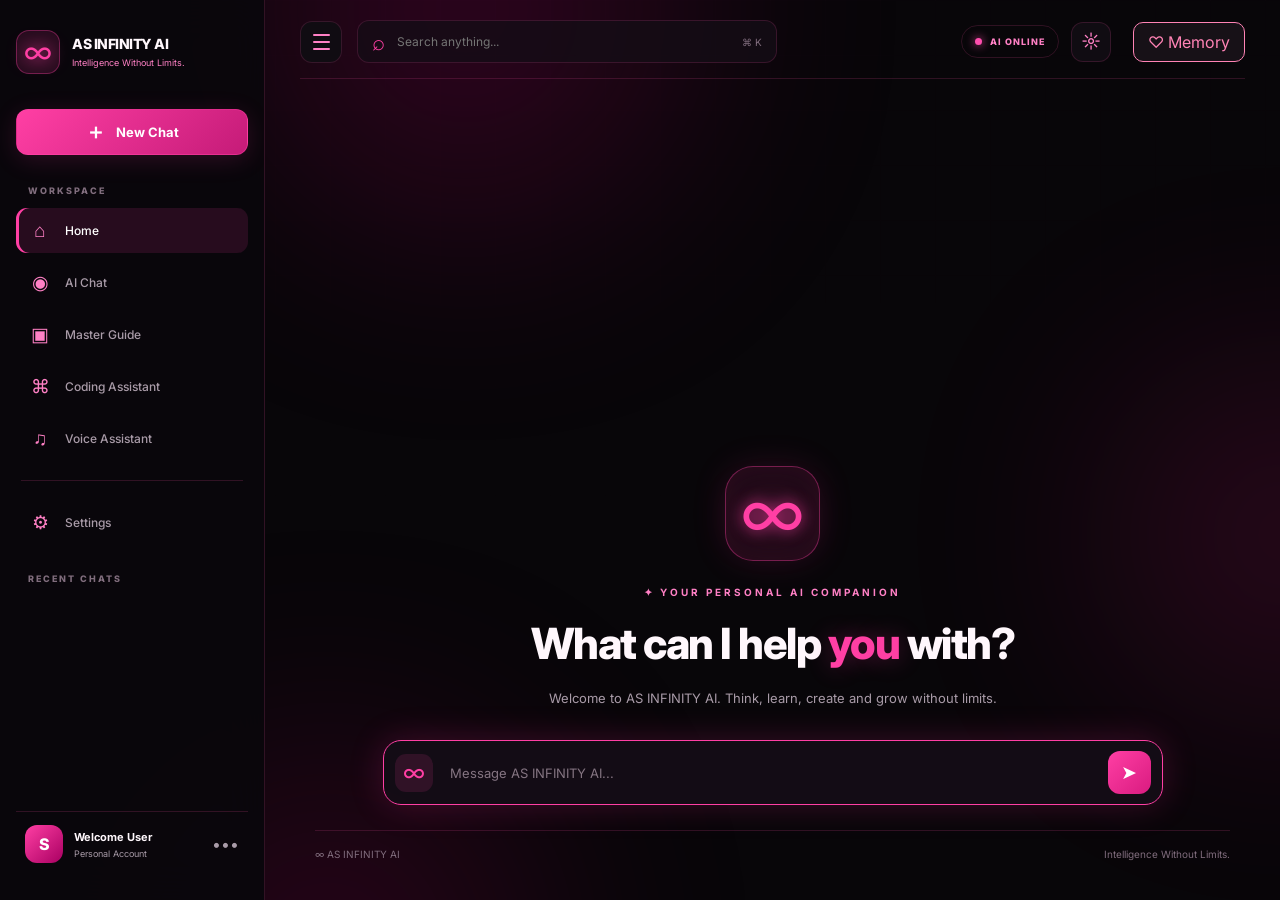
==== commit ca64b572: "Update index.html" ====
--- a/index.html
+++ b/index.html
@@ -199,7 +199,7 @@
 
 </div>
 
-<script src="script.js"></script>
+<script type="module" src="js/app.js"></script>
 
 </body>
 </html>
--- a/style.css
+++ b/style.css
@@ -1,15 +1,15 @@
 @import url('https://fonts.googleapis.com/css2?family=Inter:wght@400;500;600;700;800;900&display=swap');
 
 :root {
-    --bg: #070609;
+    --bg: #080609;
     --surface: #100c12;
-    --surface-light: #18111b;
+    --surface-light: #19121c;
     --pink: #ff3fa4;
     --pink-light: #ff80c5;
     --text: #fff7fc;
     --muted: #a99ba8;
     --border: rgba(255, 80, 170, 0.16);
-    --glow: rgba(255, 45, 155, 0.22);
+    --glow: rgba(255, 45, 155, 0.2);
 }
 
 * {
@@ -30,7 +30,15 @@
     overflow-x: hidden;
 }
 
-/* BACKGROUND EFFECTS */
+button, input {
+    font: inherit;
+}
+
+button {
+    cursor: pointer;
+}
+
+/* BACKGROUND */
 
 .background-effects {
     position: fixed;
@@ -43,252 +51,520 @@
 .pink-glow {
     position: absolute;
     border-radius: 50%;
-    filter: blur(110px);
-    opacity: 0.35;
+    filter: blur(120px);
+    opacity: 0.25;
 }
 
 .glow-one {
-    width: 450px;
-    height: 450px;
+    width: 420px;
+    height: 420px;
     background: #a90062;
-    top: -180px;
+    top: -200px;
     left: 20%;
 }
 
 .glow-two {
-    width: 380px;
-    height: 380px;
+    width: 350px;
+    height: 350px;
     background: #ff168f;
     right: -180px;
-    top: 35%;
-    opacity: 0.18;
+    top: 40%;
+    opacity: 0.15;
 }
 
 .glow-three {
-    width: 420px;
-    height: 420px;
+    width: 400px;
+    height: 400px;
     background: #8e004e;
     bottom: -250px;
-    left: 15%;
-    opacity: 0.25;
+    left: 10%;
 }
 
 .background-grid {
     position: absolute;
     inset: 0;
-    opacity: 0.12;
+    opacity: 0.08;
     background-image:
-        linear-gradient(rgba(255, 100, 180, 0.07) 1px, transparent 1px),
-        linear-gradient(90deg, rgba(255, 100, 180, 0.07) 1px, transparent 1px);
+        linear-gradient(rgba(255,100,180,.08) 1px, transparent 1px),
+        linear-gradient(90deg, rgba(255,100,180,.08) 1px, transparent 1px);
     background-size: 55px 55px;
     mask-image: linear-gradient(to bottom, black, transparent 90%);
 }
 
-/* MAIN APP */
+/* APP */
 
 .app {
     position: relative;
     z-index: 1;
+    display: flex;
     min-height: 100vh;
-    display: flex;
 }
 
 /* SIDEBAR */
 
 .sidebar {
-    width: 250px;
-    min-height: 100vh;
-    padding: 28px 18px;
-    background: rgba(10, 7, 12, 0.82);
+    width: 265px;
+    height: 100vh;
+    position: sticky;
+    top: 0;
+    padding: 24px 16px;
+    flex-shrink: 0;
+    display: flex;
+    flex-direction: column;
+    overflow-y: auto;
+    overflow-x: hidden;
+    background: rgba(10,7,12,.94);
     border-right: 1px solid var(--border);
-    backdrop-filter: blur(20px);
-    display: flex;
-    flex-direction: column;
-    flex-shrink: 0;
-}
+    backdrop-filter: blur(22px);
+    transition: width .3s ease, transform .3s ease;
+}
+
+.sidebar::-webkit-scrollbar {
+    width: 4px;
+}
+
+.sidebar::-webkit-scrollbar-thumb {
+    background: rgba(255,63,164,.3);
+    border-radius: 10px;
+}
+
+/* BRAND */
 
 .brand {
+    display: flex;
+    align-items: center;
+    gap: 12px;
+    min-height: 55px;
+    margin-bottom: 30px;
+}
+
+.brand .logo {
+    width: 44px;
+    height: 44px;
+    min-width: 44px;
+    display: grid;
+    place-items: center;
+    border-radius: 13px;
+    background: rgba(255,63,164,.12);
+    border: 1px solid rgba(255,63,164,.35);
+    color: var(--pink);
+    font-size: 31px;
+    text-shadow: 0 0 18px var(--pink);
+}
+
+.brand-text {
+    white-space: nowrap;
+}
+
+.brand-text h2 {
+    font-size: 14px;
+    font-weight: 800;
+    letter-spacing: -.5px;
+}
+
+.brand-text p {
+    margin-top: 5px;
+    color: var(--pink-light);
+    font-size: 9px;
+}
+
+/* NEW CHAT BUTTON */
+
+.new-chat-btn {
+    display: flex;
+    align-items: center;
+    justify-content: center;
+    gap: 10px;
+    width: 100%;
+    min-height: 46px;
+    margin-bottom: 30px;
+    border: 1px solid rgba(255,63,164,.4);
+    border-radius: 12px;
+    background: linear-gradient(135deg,#ff3fa4,#c51b78);
+    color: white;
+    font-size: 13px;
+    font-weight: 700;
+    box-shadow: 0 5px 25px rgba(255,63,164,.15);
+    transition: .25s;
+}
+
+.new-chat-btn:hover {
+    box-shadow: 0 5px 30px rgba(255,63,164,.35);
+    transform: translateY(-2px);
+}
+
+.new-chat-btn span:first-child {
     font-size: 21px;
-    font-weight: 900;
-    letter-spacing: -1px;
-    color: white;
-    margin-bottom: 45px;
-}
-
-.brand span {
-    color: var(--pink);
-}
-
-.sidebar nav {
-    display: flex;
-    flex-direction: column;
-    gap: 9px;
-}
-
-.sidebar nav a {
+}
+
+/* SIDEBAR NAVIGATION */
+
+.sidebar-label {
+    padding: 0 12px;
+    margin-bottom: 12px;
+    color: #806d7d;
+    font-size: 9px;
+    font-weight: 800;
+    letter-spacing: 2px;
+}
+
+.sidebar-nav {
+    display: flex !important;
+    flex-direction: column !important;
+    align-items: stretch !important;
+    gap: 7px !important;
+    width: 100%;
+}
+
+.sidebar-nav a {
+    display: flex !important;
+    flex-direction: row !important;
+    align-items: center !important;
+    justify-content: flex-start !important;
+    gap: 14px;
+    width: 100%;
+    min-height: 45px;
+    padding: 11px 13px;
+    border-radius: 11px;
     color: var(--muted);
     text-decoration: none;
-    padding: 13px 15px;
+    white-space: nowrap;
+    font-size: 12px;
+    transition: .25s;
+}
+
+.sidebar-nav a:hover,
+.sidebar-nav a.active {
+    color: white;
+    background: rgba(255,63,164,.12);
+    box-shadow: inset 3px 0 var(--pink);
+}
+
+.nav-icon {
+    width: 22px;
+    min-width: 22px;
+    text-align: center;
+    color: var(--pink-light);
+    font-size: 19px;
+}
+
+.nav-text {
+    font-size: 12px;
+    font-weight: 500;
+}
+
+.sidebar-divider {
+    height: 1px;
+    margin: 12px 5px;
+    background: var(--border);
+}
+
+/* CHAT HISTORY AREA */
+
+.chat-history-sidebar {
+    margin-top: 28px;
+}
+
+#sidebarChatHistory {
+    display: flex;
+    flex-direction: column;
+    gap: 5px;
+}
+
+/* PROFILE */
+
+.sidebar-bottom {
+    margin-top: auto;
+    padding-top: 20px;
+}
+
+.profile {
+    display: flex;
+    align-items: center;
+    gap: 11px;
+    padding: 13px 9px;
+    border-top: 1px solid var(--border);
+}
+
+.avatar {
+    width: 38px;
+    height: 38px;
+    min-width: 38px;
+    display: grid;
+    place-items: center;
     border-radius: 12px;
-    font-size: 13px;
-    transition: 0.25s;
-}
-
-.sidebar nav a:hover,
-.sidebar nav a.active {
+    background: linear-gradient(135deg,#ff3fa4,#a90062);
     color: white;
-    background: rgba(255, 63, 164, 0.12);
-    box-shadow: inset 3px 0 var(--pink);
-}
-
-.profile {
-    margin-top: auto;
-    padding: 15px 10px;
-    border-top: 1px solid var(--border);
-    color: var(--text);
-}
-
-/* MAIN CONTENT */
+    font-weight: 800;
+}
+
+.profile-info {
+    min-width: 0;
+}
+
+.profile-info h4 {
+    font-size: 11px;
+}
+
+.profile-info p {
+    margin-top: 4px;
+    color: var(--muted);
+    font-size: 9px;
+}
+
+.profile-menu {
+    margin-left: auto;
+    color: var(--muted);
+}
+
+/* MAIN */
 
 .main {
     flex: 1;
     min-width: 0;
-    padding: 25px 38px 30px;
+    min-height: 100vh;
+    padding: 20px 35px;
+    display: flex;
+    flex-direction: column;
 }
 
 /* TOPBAR */
 
 .topbar {
+    min-height: 58px;
     display: flex;
     justify-content: space-between;
     align-items: center;
     gap: 15px;
-    margin-bottom: 35px;
-}
-
-.topbar input {
-    width: min(350px, 55%);
-    padding: 13px 17px;
+    padding-bottom: 15px;
+    border-bottom: 1px solid var(--border);
+}
+
+.header-left {
+    display: flex;
+    align-items: center;
+    gap: 15px;
+    flex: 1;
+    min-width: 0;
+}
+
+.sidebar-toggle {
+    width: 42px;
+    height: 42px;
+    min-width: 42px;
+    display: flex;
+    flex-direction: column;
+    justify-content: center;
+    align-items: center;
+    gap: 5px;
+    border: 1px solid var(--border);
     border-radius: 12px;
     background: var(--surface);
+    transition: .25s;
+}
+
+.sidebar-toggle:hover {
+    border-color: var(--pink);
+    background: rgba(255,63,164,.1);
+}
+
+.sidebar-toggle span {
+    width: 17px;
+    height: 2px;
+    border-radius: 5px;
+    background: var(--pink-light);
+}
+
+/* SEARCH */
+
+.search {
+    width: min(420px,100%);
+    display: flex;
+    align-items: center;
+    gap: 12px;
+    padding: 0 14px;
     border: 1px solid var(--border);
-    color: white;
-    outline: none;
-}
-
-.topbar input:focus {
-    border-color: var(--pink);
-}
-
-.topbar button {
-    padding: 11px 16px;
-    border-radius: 10px;
-    background: var(--surface-light);
-    border: 1px solid var(--border);
-    color: white;
-    cursor: pointer;
-}
-
-.topbar button:hover {
-    border-color: var(--pink);
-}
-
-.topbar .online,
-.online {
-    color: #ff83c5;
-    font-size: 11px;
-    letter-spacing: 1px;
-}
-
-/* HERO */
-
-.hero {
-    text-align: center;
-    max-width: 850px;
-    margin: 35px auto 30px;
-    position: relative;
-}
-
-.hero-glow {
-    position: absolute;
-    width: 280px;
-    height: 180px;
-    background: var(--pink);
-    opacity: 0.13;
-    filter: blur(85px);
-    border-radius: 50%;
-    left: 50%;
-    top: 30px;
-    transform: translateX(-50%);
-    pointer-events: none;
-}
-
-.hero-logo {
-    position: relative;
-    font-size: clamp(75px, 12vw, 125px);
-    line-height: 1.2;
+    border-radius: 12px;
+    background: rgba(20,13,22,.8);
+}
+
+.search > span:first-child {
     color: var(--pink);
-    text-shadow:
-        0 0 15px rgba(255, 63, 164, 0.8),
-        0 0 45px rgba(255, 63, 164, 0.5),
-        0 0 90px rgba(255, 63, 164, 0.25);
-}
-
-.hero-tag {
-    color: var(--pink-light);
-    font-size: 11px;
-    letter-spacing: 4px;
-    margin: 12px 0;
-    text-transform: uppercase;
-}
-
-.hero h1 {
-    font-size: clamp(28px, 5vw, 48px);
-    font-weight: 800;
-    letter-spacing: -1.5px;
-    margin: 15px 0;
-}
-
-.hero h1 span {
-    color: var(--pink);
-}
-
-.hero p {
-    color: var(--muted);
-    font-size: 14px;
-    line-height: 1.8;
-}
-
-/* CHAT BOX */
-
-.chat-box {
-    max-width: 760px;
-    margin: 30px auto 55px;
-    padding: 9px;
-    display: flex;
-    align-items: center;
-    gap: 10px;
-    background: rgba(20, 13, 22, 0.92);
-    border: 1px solid rgba(255, 63, 164, 0.3);
-    border-radius: 17px;
-    box-shadow: 0 0 35px rgba(255, 45, 155, 0.09);
-    transition: 0.25s;
-}
-
-.chat-box:focus-within {
-    border-color: var(--pink);
-    box-shadow: 0 0 35px rgba(255, 45, 155, 0.2);
-}
-
-.chat-box input {
-    flex: 1;
+    font-size: 22px;
+}
+
+.search input {
+    width: 100%;
     min-width: 0;
-    padding: 14px 10px;
+    padding: 13px 0;
     border: none;
     outline: none;
     background: transparent;
     color: white;
-    font-size: 14px;
+    font-size: 12px;
+}
+
+.search-shortcut {
+    color: #806d7d;
+    font-size: 10px;
+    white-space: nowrap;
+}
+
+/* STATUS */
+
+.topbar-right {
+    display: flex;
+    align-items: center;
+    gap: 12px;
+}
+
+.status-badge {
+    display: flex;
+    align-items: center;
+    gap: 8px;
+    padding: 10px 13px;
+    border: 1px solid var(--border);
+    border-radius: 30px;
+    color: var(--pink-light);
+    font-size: 9px;
+    font-weight: 800;
+    letter-spacing: 1px;
+}
+
+.status-dot {
+    width: 7px;
+    height: 7px;
+    border-radius: 50%;
+    background: #ff4eae;
+    box-shadow: 0 0 10px #ff4eae;
+}
+
+.theme-btn {
+    width: 40px;
+    height: 40px;
+    border: 1px solid var(--border);
+    border-radius: 12px;
+    background: var(--surface);
+    color: var(--pink-light);
+    font-size: 19px;
+}
+
+/* HOME SCREEN */
+
+.home-screen {
+    flex: 1;
+    width: 100%;
+    min-height: calc(100vh - 100px);
+    display: flex;
+    flex-direction: column;
+    justify-content: center;
+    align-items: center;
+    padding: 40px 15px 20px;
+}
+
+.home-center {
+    width: 100%;
+    text-align: center;
+    margin: auto 0 30px;
+}
+
+/* INFINITY LOGO */
+
+.home-logo {
+    width: 95px;
+    height: 95px;
+    margin: 0 auto 25px;
+    display: grid;
+    place-items: center;
+    border: 1px solid rgba(255,63,164,.4);
+    border-radius: 28px;
+    background: rgba(255,63,164,.08);
+    box-shadow:
+        0 0 35px rgba(255,63,164,.13),
+        inset 0 0 25px rgba(255,63,164,.08);
+}
+
+.home-logo span {
+    color: var(--pink);
+    font-size: 70px;
+    line-height: 1;
+    text-shadow:
+        0 0 15px rgba(255,63,164,.8),
+        0 0 45px rgba(255,63,164,.4);
+}
+
+.home-tag {
+    color: var(--pink-light);
+    font-size: 10px;
+    font-weight: 700;
+    letter-spacing: 3px;
+    margin-bottom: 18px;
+}
+
+.home-center h1 {
+    font-size: clamp(27px,4vw,43px);
+    font-weight: 800;
+    letter-spacing: -1.5px;
+    line-height: 1.3;
+}
+
+.home-center h1 span {
+    color: var(--pink);
+    text-shadow: 0 0 25px rgba(255,63,164,.3);
+}
+
+.home-center p {
+    max-width: 470px;
+    margin: 15px auto 0;
+    color: var(--muted);
+    font-size: 13px;
+    line-height: 1.8;
+}
+
+/* CHAT COMPOSER */
+
+.chat-box {
+    width: 100%;
+    max-width: 780px;
+    min-height: 65px;
+    display: flex;
+    align-items: center;
+    gap: 12px;
+    margin: 0 auto 25px;
+    padding: 9px 11px;
+    border: 1px solid rgba(255,63,164,.35);
+    border-radius: 18px;
+    background: rgba(20,13,22,.96);
+    box-shadow: 0 0 35px rgba(255,45,155,.08);
+    transition: .25s;
+}
+
+.chat-box:focus-within {
+    border-color: var(--pink);
+    box-shadow: 0 0 35px rgba(255,45,155,.2);
+}
+
+.chat-input-icon {
+    width: 38px;
+    height: 38px;
+    min-width: 38px;
+    display: grid;
+    place-items: center;
+    border-radius: 11px;
+    background: rgba(255,63,164,.12);
+    color: var(--pink);
+    font-size: 24px;
+}
+
+.chat-box input {
+    flex: 1;
+    min-width: 0;
+    padding: 12px 5px;
+    border: none;
+    outline: none;
+    background: transparent;
+    color: white;
+    font-size: 13px;
 }
 
 .chat-box input::placeholder {
@@ -296,15 +572,15 @@
 }
 
 .chat-box button {
-    width: 45px;
-    height: 45px;
+    width: 43px;
+    height: 43px;
+    min-width: 43px;
     border: none;
     border-radius: 12px;
-    background: linear-gradient(135deg, #ff3fa4, #d91b80);
+    background: linear-gradient(135deg,#ff3fa4,#d91b80);
     color: white;
-    font-size: 18px;
-    cursor: pointer;
-    transition: 0.25s;
+    font-size: 19px;
+    transition: .25s;
 }
 
 .chat-box button:hover {
@@ -312,92 +588,20 @@
     box-shadow: 0 0 20px var(--glow);
 }
 
-/* FEATURES */
-
-.section-heading {
-    text-align: center;
-    margin-bottom: 23px;
-}
-
-.section-heading h2 {
-    font-size: 23px;
-    margin-bottom: 8px;
-}
-
-.section-heading p {
-    color: var(--muted);
-    font-size: 13px;
-}
-
-.features {
-    max-width: 1050px;
-    margin: 0 auto;
-    display: grid;
-    grid-template-columns: repeat(4, minmax(0, 1fr));
-    gap: 15px;
-}
-
-.feature-card {
-    position: relative;
-    padding: 23px 18px;
-    min-height: 155px;
-    border-radius: 17px;
-    background: linear-gradient(
-        145deg,
-        rgba(29, 17, 30, 0.95),
-        rgba(13, 10, 16, 0.95)
-    );
-    border: 1px solid var(--border);
-    transition: 0.3s ease;
-    overflow: hidden;
-}
-
-.feature-card::before {
-    content: "";
-    position: absolute;
-    width: 100px;
-    height: 100px;
-    right: -50px;
-    top: -50px;
-    border-radius: 50%;
-    background: var(--pink);
-    opacity: 0.08;
-    filter: blur(30px);
-}
-
-.feature-card:hover {
-    transform: translateY(-5px);
-    border-color: rgba(255, 63, 164, 0.55);
-    box-shadow: 0 10px 35px rgba(255, 45, 155, 0.1);
-}
-
-.feature-card h3 {
-    font-size: 15px;
-    margin: 15px 0 9px;
-}
-
-.feature-card p {
-    font-size: 12px;
-    line-height: 1.7;
-    color: var(--muted);
-}
-
-.feature-card .feature-number {
-    color: var(--pink);
-    font-size: 11px;
-    letter-spacing: 2px;
-}
-
 /* FOOTER */
 
-footer {
-    text-align: center;
-    color: #80717e;
-    font-size: 11px;
-    padding: 35px 10px 15px;
-}
-
-/* CHAT MESSAGES */
+.home-footer {
+    width: 100%;
+    display: flex;
+    justify-content: space-between;
+    gap: 10px;
+    padding-top: 17px;
+    border-top: 1px solid var(--border);
+    color: #806d7d;
+    font-size: 10px;
+}
+
+/* CHAT MESSAGES - COMPATIBILITY */
 
 .chat-message {
     max-width: 850px;
@@ -410,342 +614,18 @@
 }
 
 .user-message {
-    background: rgba(255, 63, 164, 0.12);
+    background: rgba(255,63,164,.12);
     border: 1px solid var(--border);
     margin-left: auto;
 }
 
 .ai-message {
-    background: rgba(25, 17, 28, 0.95);
+    background: rgba(25,17,28,.95);
     border: 1px solid var(--border);
     margin-right: auto;
 }
 
-/* RESPONSIVE TABLET */
-
-@media (max-width: 1000px) {
-    .sidebar {
-        width: 210px;
-    }
-
-    .main {
-        padding: 23px;
-    }
-
-    .features {
-        grid-template-columns: repeat(2, minmax(0, 1fr));
-    }
-}
-
-/* RESPONSIVE MOBILE */
-
-@media (max-width: 650px) {
-    .app {
-        display: block;
-    }
-
-    .sidebar {
-        width: 100%;
-        min-height: auto;
-        padding: 16px;
-        border-right: none;
-        border-bottom: 1px solid var(--border);
-    }
-
-    .brand {
-        margin-bottom: 14px;
-        font-size: 19px;
-    }
-
-    .sidebar nav {
-        flex-direction: row;
-        overflow-x: auto;
-        gap: 7px;
-        padding-bottom: 3px;
-    }
-
-    .sidebar nav a {
-        white-space: nowrap;
-        padding: 10px 12px;
-        font-size: 11px;
-    }
-
-    .profile {
-        display: none;
-    }
-
-    .main {
-        padding: 17px 15px 25px;
-    }
-
-    .topbar {
-        margin-bottom: 28px;
-        flex-wrap: wrap;
-    }
-
-    .topbar input {
-        width: 100%;
-        order: 3;
-    }
-
-    .hero {
-        margin: 30px auto 20px;
-    }
-
-    .hero-logo {
-        font-size: 85px;
-    }
-
-    .hero-tag {
-        font-size: 9px;
-        letter-spacing: 3px;
-    }
-
-    .hero p {
-        font-size: 12px;
-        padding: 0 8px;
-    }
-
-    .chat-box {
-        margin: 25px auto 40px;
-    }
-
-    .features {
-        grid-template-columns: repeat(2, minmax(0, 1fr));
-        gap: 10px;
-    }
-
-    .feature-card {
-        padding: 17px 13px;
-        min-height: 145px;
-    }
-
-    .feature-card h3 {
-        font-size: 13px;
-    }
-
-    .feature-card p {
-        font-size: 11px;
-    }
-
-    .section-heading h2 {
-        font-size: 20px;
-    }
-}
-
-/* SMALL PHONES */
-
-@media (max-width: 360px) {
-    .features {
-        grid-template-columns: 1fr;
-    }
-
-    .hero-logo {
-        font-size: 72px;
-    }
-
-    .main {
-        padding: 14px 11px;
-    }
-}
-/* SIDEBAR MENU SPACING FIX */
-
-.sidebar nav {
-    margin-top: 18px;
-    gap: 12px;
-}
-
-.sidebar nav a {
-    display: block;
-    margin-bottom: 4px;
-}
-/* =================================
-   AS INFINITY AI - SIDEBAR REDESIGN
-================================= */
-
-.sidebar {
-    width: 265px;
-    padding: 25px 16px;
-    transition: width 0.3s ease, transform 0.3s ease;
-    overflow-x: hidden;
-}
-
-.brand {
-    display: flex;
-    align-items: center;
-    gap: 12px;
-    margin-bottom: 45px;
-    min-height: 55px;
-}
-
-.brand .logo {
-    width: 43px;
-    height: 43px;
-    min-width: 43px;
-    display: grid;
-    place-items: center;
-    border-radius: 13px;
-    background: rgba(255, 63, 164, 0.12);
-    border: 1px solid rgba(255, 63, 164, 0.3);
-    color: var(--pink);
-    font-size: 31px;
-    text-shadow: 0 0 18px var(--pink);
-}
-
-.brand-text {
-    min-width: 0;
-    white-space: nowrap;
-}
-
-.brand-text h2 {
-    font-size: 15px;
-    font-weight: 800;
-    letter-spacing: -0.5px;
-    color: white;
-}
-
-.brand-text p {
-    font-size: 9px;
-    color: var(--pink-light);
-    margin-top: 5px;
-    letter-spacing: 0.3px;
-}
-
-.sidebar-label {
-    color: #806d7d;
-    font-size: 9px;
-    font-weight: 700;
-    letter-spacing: 2px;
-    padding: 0 13px;
-    margin-bottom: 14px;
-}
-
-.sidebar-nav {
-    display: flex;
-    flex-direction: column;
-    gap: 8px;
-}
-
-.sidebar-nav a {
-    display: flex;
-    align-items: center;
-    gap: 15px;
-    min-height: 47px;
-    padding: 11px 14px;
-    color: var(--muted);
-    border-radius: 12px;
-    white-space: nowrap;
-    transition: 0.25s ease;
-}
-
-.sidebar-nav a:hover,
-.sidebar-nav a.active {
-    color: white;
-    background: rgba(255, 63, 164, 0.12);
-    box-shadow: inset 3px 0 var(--pink);
-}
-
-.nav-icon {
-    width: 22px;
-    min-width: 22px;
-    text-align: center;
-    font-size: 19px;
-    color: var(--pink-light);
-}
-
-.nav-text {
-    font-size: 12px;
-    font-weight: 500;
-}
-
-.sidebar-divider {
-    height: 1px;
-    background: var(--border);
-    margin: 12px 5px;
-}
-
-.sidebar-bottom {
-    margin-top: auto;
-}
-
-.profile {
-    display: flex;
-    align-items: center;
-    gap: 11px;
-    padding: 13px 9px;
-}
-
-.avatar {
-    width: 37px;
-    height: 37px;
-    min-width: 37px;
-    display: grid;
-    place-items: center;
-    border-radius: 12px;
-    background: linear-gradient(135deg, #ff3fa4, #a90062);
-    color: white;
-    font-weight: 800;
-}
-
-.profile-info {
-    min-width: 0;
-    white-space: nowrap;
-}
-
-.profile-info h4 {
-    font-size: 11px;
-}
-
-.profile-info p {
-    color: var(--muted);
-    font-size: 9px;
-    margin-top: 4px;
-}
-
-.profile-menu {
-    margin-left: auto;
-    color: var(--muted);
-}
-
-/* COLLAPSE BUTTON */
-
-.header-left {
-    display: flex;
-    align-items: center;
-    gap: 17px;
-    min-width: 0;
-    flex: 1;
-}
-
-.sidebar-toggle {
-    width: 42px;
-    height: 42px;
-    min-width: 42px;
-    display: flex;
-    flex-direction: column;
-    justify-content: center;
-    align-items: center;
-    gap: 5px;
-    border: 1px solid var(--border);
-    border-radius: 12px;
-    background: var(--surface);
-    cursor: pointer;
-    transition: 0.25s;
-}
-
-.sidebar-toggle:hover {
-    border-color: var(--pink);
-    background: rgba(255, 63, 164, 0.1);
-}
-
-.sidebar-toggle span {
-    width: 17px;
-    height: 2px;
-    border-radius: 5px;
-    background: var(--pink-light);
-}
-
-/* COLLAPSED SIDEBAR */
+/* DESKTOP SIDEBAR COLLAPSE */
 
 .app.sidebar-collapsed .sidebar {
     width: 82px;
@@ -761,8 +641,15 @@
 .app.sidebar-collapsed .sidebar-label,
 .app.sidebar-collapsed .nav-text,
 .app.sidebar-collapsed .profile-info,
-.app.sidebar-collapsed .profile-menu {
+.app.sidebar-collapsed .profile-menu,
+.app.sidebar-collapsed .new-chat-btn span:last-child,
+.app.sidebar-collapsed .chat-history-sidebar {
     display: none;
+}
+
+.app.sidebar-collapsed .new-chat-btn {
+    padding: 0;
+    font-size: 20px;
 }
 
 .app.sidebar-collapsed .sidebar-nav a {
@@ -770,95 +657,29 @@
     padding: 12px 5px;
 }
 
-.app.sidebar-collapsed .nav-icon {
-    font-size: 21px;
-}
-
 .app.sidebar-collapsed .profile {
     justify-content: center;
 }
 
-/* HEADER REDESIGN */
-
-.topbar {
-    min-height: 55px;
-    padding-bottom: 17px;
-    border-bottom: 1px solid var(--border);
-}
-
-.search {
-    width: min(420px, 100%);
-    display: flex;
-    align-items: center;
-    gap: 12px;
-    padding: 0 14px;
-    border: 1px solid var(--border);
-    border-radius: 13px;
-    background: rgba(20, 13, 22, 0.8);
-}
-
-.search > span:first-child {
-    color: var(--pink);
-    font-size: 22px;
-}
-
-.search input {
-    width: 100%;
-    padding: 13px 0;
-    border: none;
-    outline: none;
-    background: transparent;
-    color: white;
-    font-size: 12px;
-}
-
-.search-shortcut {
-    color: #806d7d;
-    font-size: 10px;
-    white-space: nowrap;
-}
-
-.topbar-right {
-    display: flex;
-    align-items: center;
-    gap: 13px;
-}
-
-.status-badge {
-    display: flex;
-    align-items: center;
-    gap: 8px;
-    padding: 10px 13px;
-    border: 1px solid var(--border);
-    border-radius: 30px;
-    color: var(--pink-light);
-    font-size: 9px;
-    font-weight: 700;
-    letter-spacing: 1px;
-}
-
-.status-dot {
-    width: 7px;
-    height: 7px;
-    border-radius: 50%;
-    background: #ff4eae;
-    box-shadow: 0 0 10px #ff4eae;
-}
-
-.theme-btn {
-    width: 40px;
-    height: 40px;
-    border-radius: 12px;
-    border: 1px solid var(--border);
-    background: var(--surface);
-    color: var(--pink-light);
-    font-size: 19px;
-    cursor: pointer;
+/* TABLET */
+
+@media (max-width: 1000px) {
+    .main {
+        padding: 20px 22px;
+    }
+
+    .sidebar {
+        width: 240px;
+    }
 }
 
 /* MOBILE */
 
 @media (max-width: 650px) {
+
+    .app {
+        display: block;
+    }
 
     .sidebar {
         position: fixed;
@@ -867,8 +688,9 @@
         bottom: 0;
         z-index: 100;
         width: 265px;
+        height: 100dvh;
         transform: translateX(-105%);
-        box-shadow: 15px 0 50px rgba(0, 0, 0, 0.5);
+        box-shadow: 15px 0 50px rgba(0,0,0,.5);
     }
 
     .sidebar.mobile-open {
@@ -883,13 +705,15 @@
     .app.sidebar-collapsed .sidebar-label,
     .app.sidebar-collapsed .nav-text,
     .app.sidebar-collapsed .profile-info,
-    .app.sidebar-collapsed .profile-menu {
+    .app.sidebar-collapsed .profile-menu,
+    .app.sidebar-collapsed .new-chat-btn span:last-child,
+    .app.sidebar-collapsed .chat-history-sidebar {
         display: block;
     }
 
     .app.sidebar-collapsed .sidebar-nav a {
         justify-content: flex-start;
-        padding: 11px 14px;
+        padding: 11px 13px;
     }
 
     .app.sidebar-collapsed .brand {
@@ -900,54 +724,153 @@
         justify-content: flex-start;
     }
 
+    .app.sidebar-collapsed .new-chat-btn {
+        padding: 0 12px;
+    }
+
+    .main {
+        min-height: 100vh;
+        padding: 14px 13px;
+    }
+
+    .topbar {
+        gap: 8px;
+        min-height: 52px;
+        padding-bottom: 12px;
+    }
+
     .header-left {
-        gap: 9px;
+        gap: 8px;
+    }
+
+    .sidebar-toggle {
+        width: 38px;
+        height: 38px;
+        min-width: 38px;
     }
 
     .search {
         flex: 1;
         min-width: 0;
+        gap: 7px;
+        padding: 0 9px;
+    }
+
+    .search input {
+        font-size: 11px;
+        padding: 11px 0;
     }
 
     .search-shortcut {
         display: none;
     }
 
+    .topbar-right {
+        gap: 6px;
+    }
+
     .status-badge {
-        padding: 9px;
+        padding: 9px 7px;
+        gap: 5px;
+        font-size: 7px;
+        letter-spacing: .5px;
+    }
+
+    .theme-btn {
+        width: 36px;
+        height: 36px;
+        min-width: 36px;
+    }
+
+    .home-screen {
+        min-height: calc(100dvh - 85px);
+        padding: 35px 2px 12px;
+    }
+
+    .home-center {
+        margin-bottom: 25px;
+    }
+
+    .home-logo {
+        width: 80px;
+        height: 80px;
+        border-radius: 23px;
+        margin-bottom: 22px;
+    }
+
+    .home-logo span {
+        font-size: 59px;
+    }
+
+    .home-tag {
         font-size: 8px;
-    }
-
-    .topbar-right {
+        letter-spacing: 2px;
+    }
+
+    .home-center h1 {
+        font-size: clamp(25px,7vw,34px);
+        letter-spacing: -1px;
+    }
+
+    .home-center p {
+        max-width: 330px;
+        font-size: 12px;
+        padding: 0 10px;
+    }
+
+    .chat-box {
+        min-height: 59px;
+        padding: 7px;
         gap: 7px;
-    }
-    }
-/* SIDEBAR VERTICAL NAVIGATION */
-
-.sidebar-nav {
-    display: flex !important;
-    flex-direction: column !important;
-    align-items: stretch !important;
-    gap: 8px !important;
-    width: 100%;
-}
-
-.sidebar-nav a {
-    display: flex !important;
-    flex-direction: row !important;
-    align-items: center !important;
-    justify-content: flex-start !important;
-    width: 100%;
-    gap: 14px;
-    text-align: left !important;
-}
-
-.sidebar-nav .nav-icon {
-    flex-shrink: 0;
-}
-
-.sidebar-nav .nav-text {
-    display: inline-block;
-    white-space: nowrap;
-}
-
+        border-radius: 15px;
+        margin-bottom: 18px;
+    }
+
+    .chat-input-icon {
+        width: 34px;
+        height: 34px;
+        min-width: 34px;
+        font-size: 21px;
+    }
+
+    .chat-box input {
+        font-size: 11px;
+        padding: 10px 2px;
+    }
+
+    .chat-box button {
+        width: 39px;
+        height: 39px;
+        min-width: 39px;
+    }
+
+    .home-footer {
+        font-size: 8px;
+        flex-wrap: wrap;
+    }
+}
+
+/* SMALL PHONES */
+
+@media (max-width: 360px) {
+    .main {
+        padding: 12px 9px;
+    }
+
+    .home-center h1 {
+        font-size: 25px;
+    }
+
+    .home-tag {
+        font-size: 7px;
+        letter-spacing: 1.5px;
+    }
+
+    .status-badge {
+        font-size: 6px;
+    }
+
+    .search input {
+        font-size: 10px;
+    }
+    }
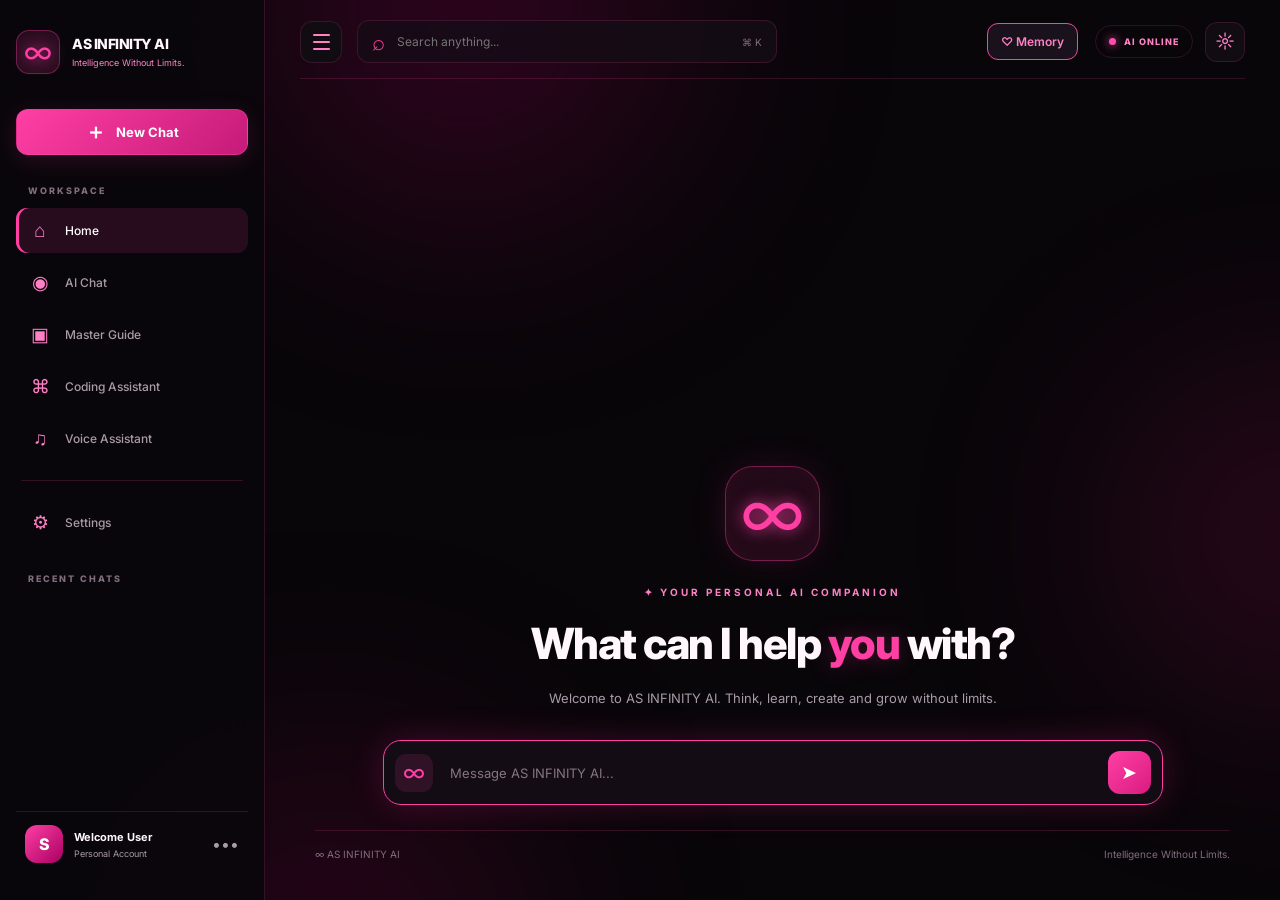
==== commit 168885a2: "Update index.html" ====
--- a/index.html
+++ b/index.html
@@ -198,7 +198,19 @@
     </main>
 
 </div>
-
+<script type="module">
+import { getCurrentUser } from "./js/auth.js";
+
+try {
+    const user = await getCurrentUser();
+
+    if (!user) {
+        window.location.replace("auth.html");
+    }
+} catch (error) {
+    window.location.replace("auth.html");
+}
+</script>
 <script type="module" src="js/app.js"></script>
 
 </body>
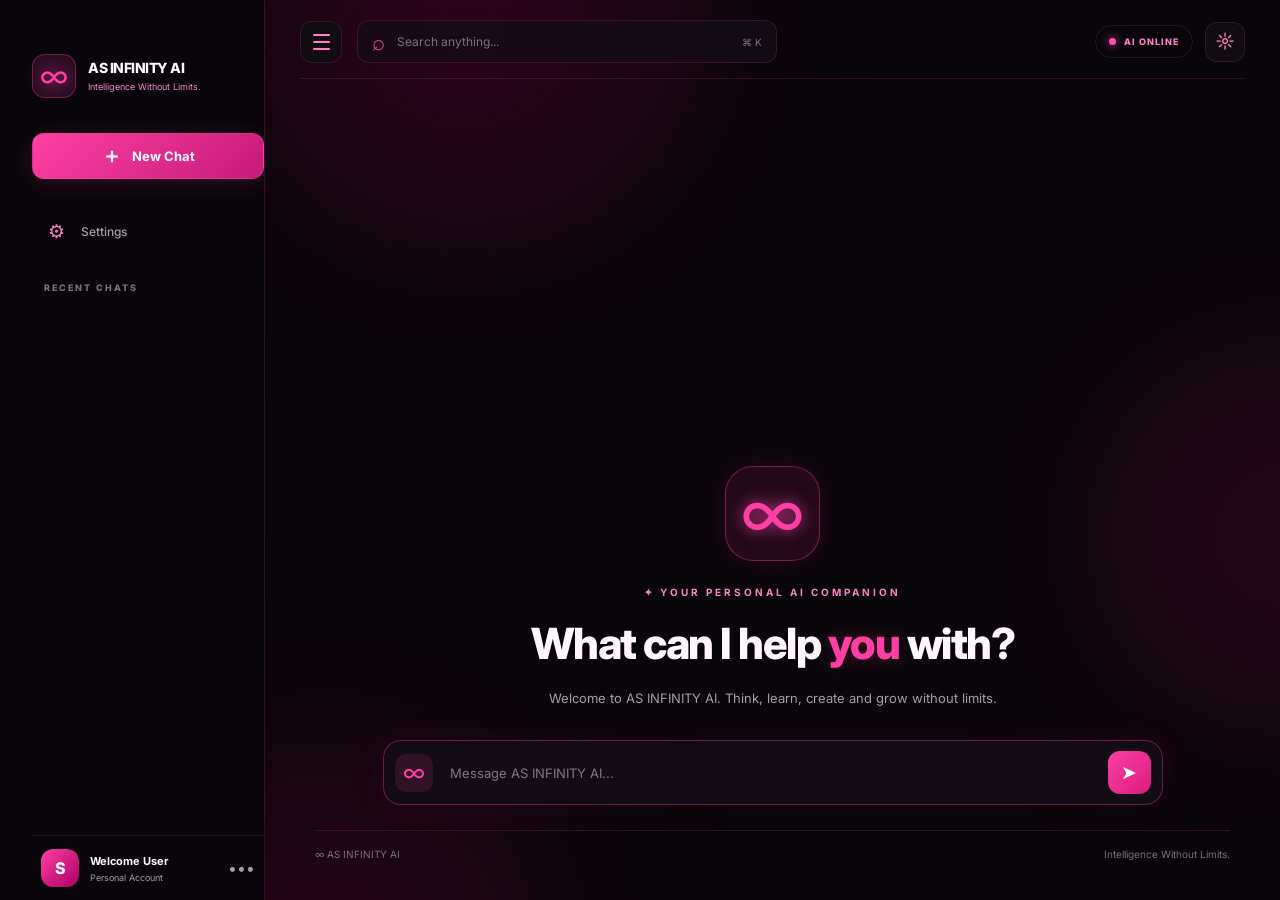
==== commit 00a9da70: "Update index.html" ====
--- a/index.html
+++ b/index.html
@@ -26,76 +26,48 @@
     <!-- SIDEBAR -->
     <aside class="sidebar" id="sidebar">
 
-        <div class="brand">
-            <div class="logo">∞</div>
+        <aside class="sidebar" id="sidebar"><div class="brand">
+    <div class="logo">∞</div>
 
-            <div class="brand-text">
-                <h2>AS INFINITY AI</h2>
-                <p>Intelligence Without Limits.</p>
-            </div>
+    <div class="brand-text">
+        <h2>AS INFINITY AI</h2>
+        <p>Intelligence Without Limits.</p>
+    </div>
+</div>
+
+<button class="new-chat-btn" type="button" onclick="document.querySelector('.chat-box button')?.click()">
+    <span>＋</span>
+    <span>New Chat</span>
+</button>
+
+<nav class="sidebar-nav">
+
+    <a href="#" title="Settings">
+        <span class="nav-icon">⚙</span>
+        <span class="nav-text">Settings</span>
+    </a>
+
+</nav>
+
+<div class="chat-history-sidebar">
+    <div class="sidebar-label">RECENT CHATS</div>
+    <div id="sidebarChatHistory"></div>
+</div>
+
+<div class="sidebar-bottom">
+    <div class="profile">
+        <div class="avatar">S</div>
+
+        <div class="profile-info">
+            <h4>Welcome User</h4>
+            <p>Personal Account</p>
         </div>
 
-        <button class="new-chat-btn" type="button" onclick="document.querySelector('.chat-box button')?.click()">
-            <span>＋</span>
-            <span>New Chat</span>
-        </button>
+        <span class="profile-menu">•••</span>
+    </div>
+</div>
 
-        <div class="sidebar-label">WORKSPACE</div>
-
-        <nav class="sidebar-nav">
-
-            <a href="#" class="active" title="Home">
-                <span class="nav-icon">⌂</span>
-                <span class="nav-text">Home</span>
-            </a>
-
-            <a href="#" title="AI Chat">
-                <span class="nav-icon">◉</span>
-                <span class="nav-text">AI Chat</span>
-            </a>
-
-            <a href="#" title="Master Guide">
-                <span class="nav-icon">▣</span>
-                <span class="nav-text">Master Guide</span>
-            </a>
-
-            <a href="#" title="Coding Assistant">
-                <span class="nav-icon">⌘</span>
-                <span class="nav-text">Coding Assistant</span>
-            </a>
-
-            <a href="#" title="Voice Assistant">
-                <span class="nav-icon">♫</span>
-                <span class="nav-text">Voice Assistant</span>
-            </a>
-
-            <div class="sidebar-divider"></div>
-
-            <a href="#" title="Settings">
-                <span class="nav-icon">⚙</span>
-                <span class="nav-text">Settings</span>
-            </a>
-
-        </nav>
-
-        <div class="chat-history-sidebar">
-            <div class="sidebar-label">RECENT CHATS</div>
-            <div id="sidebarChatHistory"></div>
-        </div>
-
-        <div class="sidebar-bottom">
-            <div class="profile">
-                <div class="avatar">S</div>
-
-                <div class="profile-info">
-                    <h4>Welcome User</h4>
-                    <p>Personal Account</p>
-                </div>
-
-                <span class="profile-menu">•••</span>
-            </div>
-        </div>
-
+        </aside>
     </aside>
 
     <!-- MAIN CONTENT -->
@@ -201,11 +173,16 @@
 <script type="module">
 import { getCurrentUser } from "./js/auth.js";
 
+const category = new URLSearchParams(window.location.search).get("category");
+const allowedCategories = ["medical", "study", "friend"];
+
 try {
     const user = await getCurrentUser();
 
     if (!user) {
         window.location.replace("auth.html");
+    } else if (!allowedCategories.includes(category)) {
+        window.location.replace("dashboard.html");
     }
 } catch (error) {
     window.location.replace("auth.html");
--- a/style.css
+++ b/style.css
@@ -874,3 +874,87 @@
         font-size: 10px;
     }
     }
+/* =================================
+   AS INFINITY AI — PREMIUM MIC UI
+================================= */
+
+.chat-box .mic-button {
+    width: 48px !important;
+    height: 48px !important;
+    min-width: 48px !important;
+    padding: 0 !important;
+    margin: 0 !important;
+
+    display: flex;
+    align-items: center;
+    justify-content: center;
+    gap: 0 !important;
+
+    flex-shrink: 0;
+    border: 1px solid rgba(255, 63, 164, .65) !important;
+    border-radius: 15px !important;
+
+    background: rgba(255, 63, 164, .09) !important;
+    color: #ff80c5 !important;
+
+    box-shadow: 0 0 18px rgba(255, 63, 164, .08);
+    transition: .25s ease;
+}
+
+.chat-box .mic-button svg {
+    width: 23px;
+    height: 23px;
+    display: block;
+}
+
+.chat-box .mic-button:hover {
+    background: rgba(255, 63, 164, .2) !important;
+    border-color: #ff3fa4 !important;
+    box-shadow: 0 0 20px rgba(255, 63, 164, .25);
+}
+
+.chat-box .mic-button.recording {
+    background: rgba(255, 30, 100, .18) !important;
+    border-color: #ff3f75 !important;
+    animation: micPulse 1.2s infinite;
+}
+
+.chat-box .mic-button.processing {
+    opacity: .7;
+    cursor: wait;
+}
+
+@keyframes micPulse {
+    50% {
+        box-shadow: 0 0 22px rgba(255, 40, 100, .55);
+    }
+}
+
+@media (max-width: 650px) {
+    .chat-box .mic-button {
+        width: 43px !important;
+        height: 43px !important;
+        min-width: 43px !important;
+    }
+
+    .chat-box .mic-button svg {
+        width: 21px;
+        height: 21px;
+    }
+}
+.mic-button.processing {
+    cursor: wait;
+    opacity: .8;
+}
+
+.mic-button .mic-spinner {
+    width: 23px;
+    height: 23px;
+    animation: micSpin .8s linear infinite;
+}
+
+@keyframes micSpin {
+    to {
+        transform: rotate(360deg);
+    }
+}
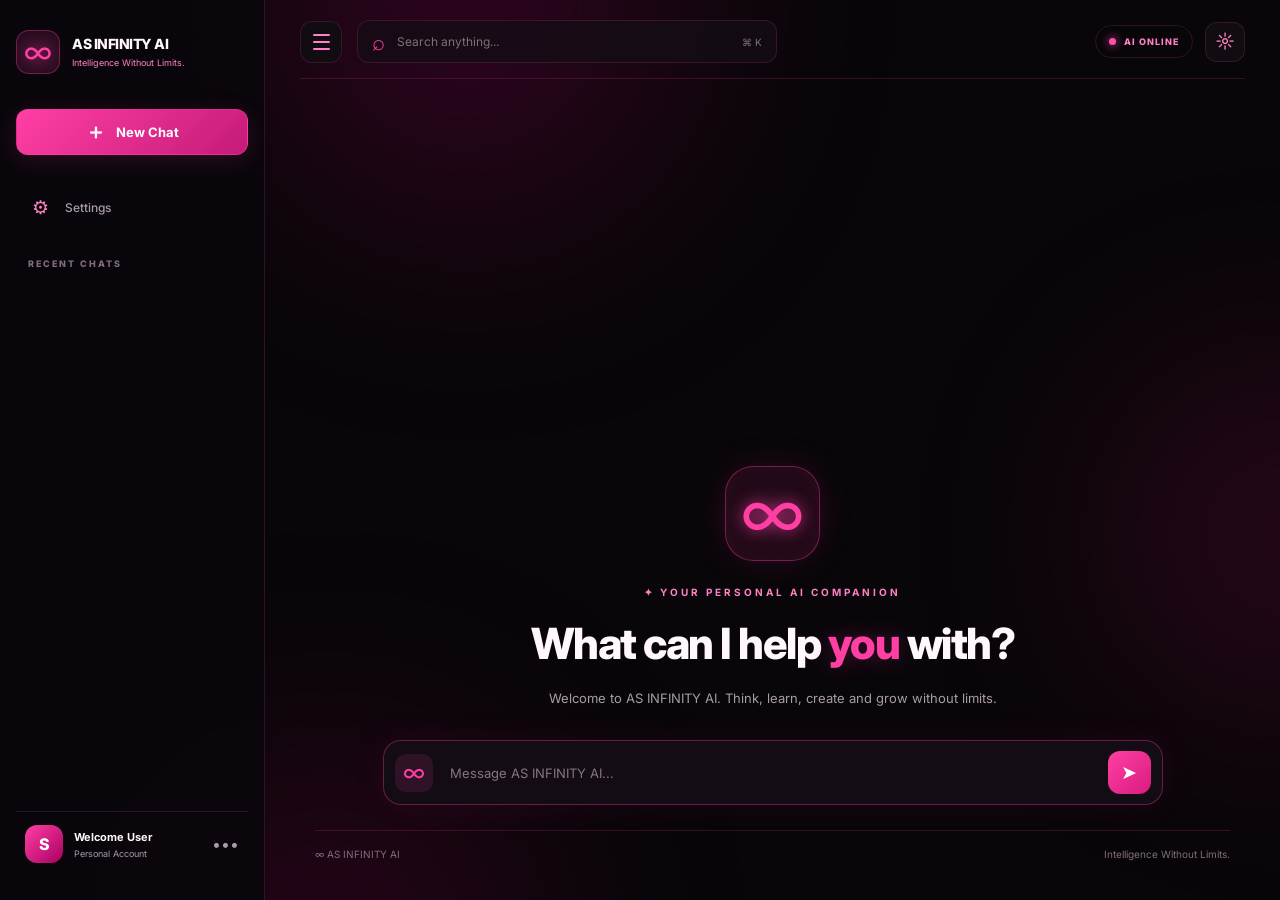
==== commit fe0dd7ec: "Update index.html" ====
--- a/index.html
+++ b/index.html
@@ -24,9 +24,7 @@
 <div class="app">
 
     <!-- SIDEBAR -->
-    <aside class="sidebar" id="sidebar">
-
-        <aside class="sidebar" id="sidebar"><div class="brand">
+    <aside class="sidebar" id="sidebar"><div class="brand">
     <div class="logo">∞</div>
 
     <div class="brand-text">
@@ -35,7 +33,7 @@
     </div>
 </div>
 
-<button class="new-chat-btn" type="button" onclick="document.querySelector('.chat-box button')?.click()">
+<button class="new-chat-btn" id="newChatButton" type="button">
     <span>＋</span>
     <span>New Chat</span>
 </button>
@@ -67,7 +65,6 @@
     </div>
 </div>
 
-        </aside>
     </aside>
 
     <!-- MAIN CONTENT -->
